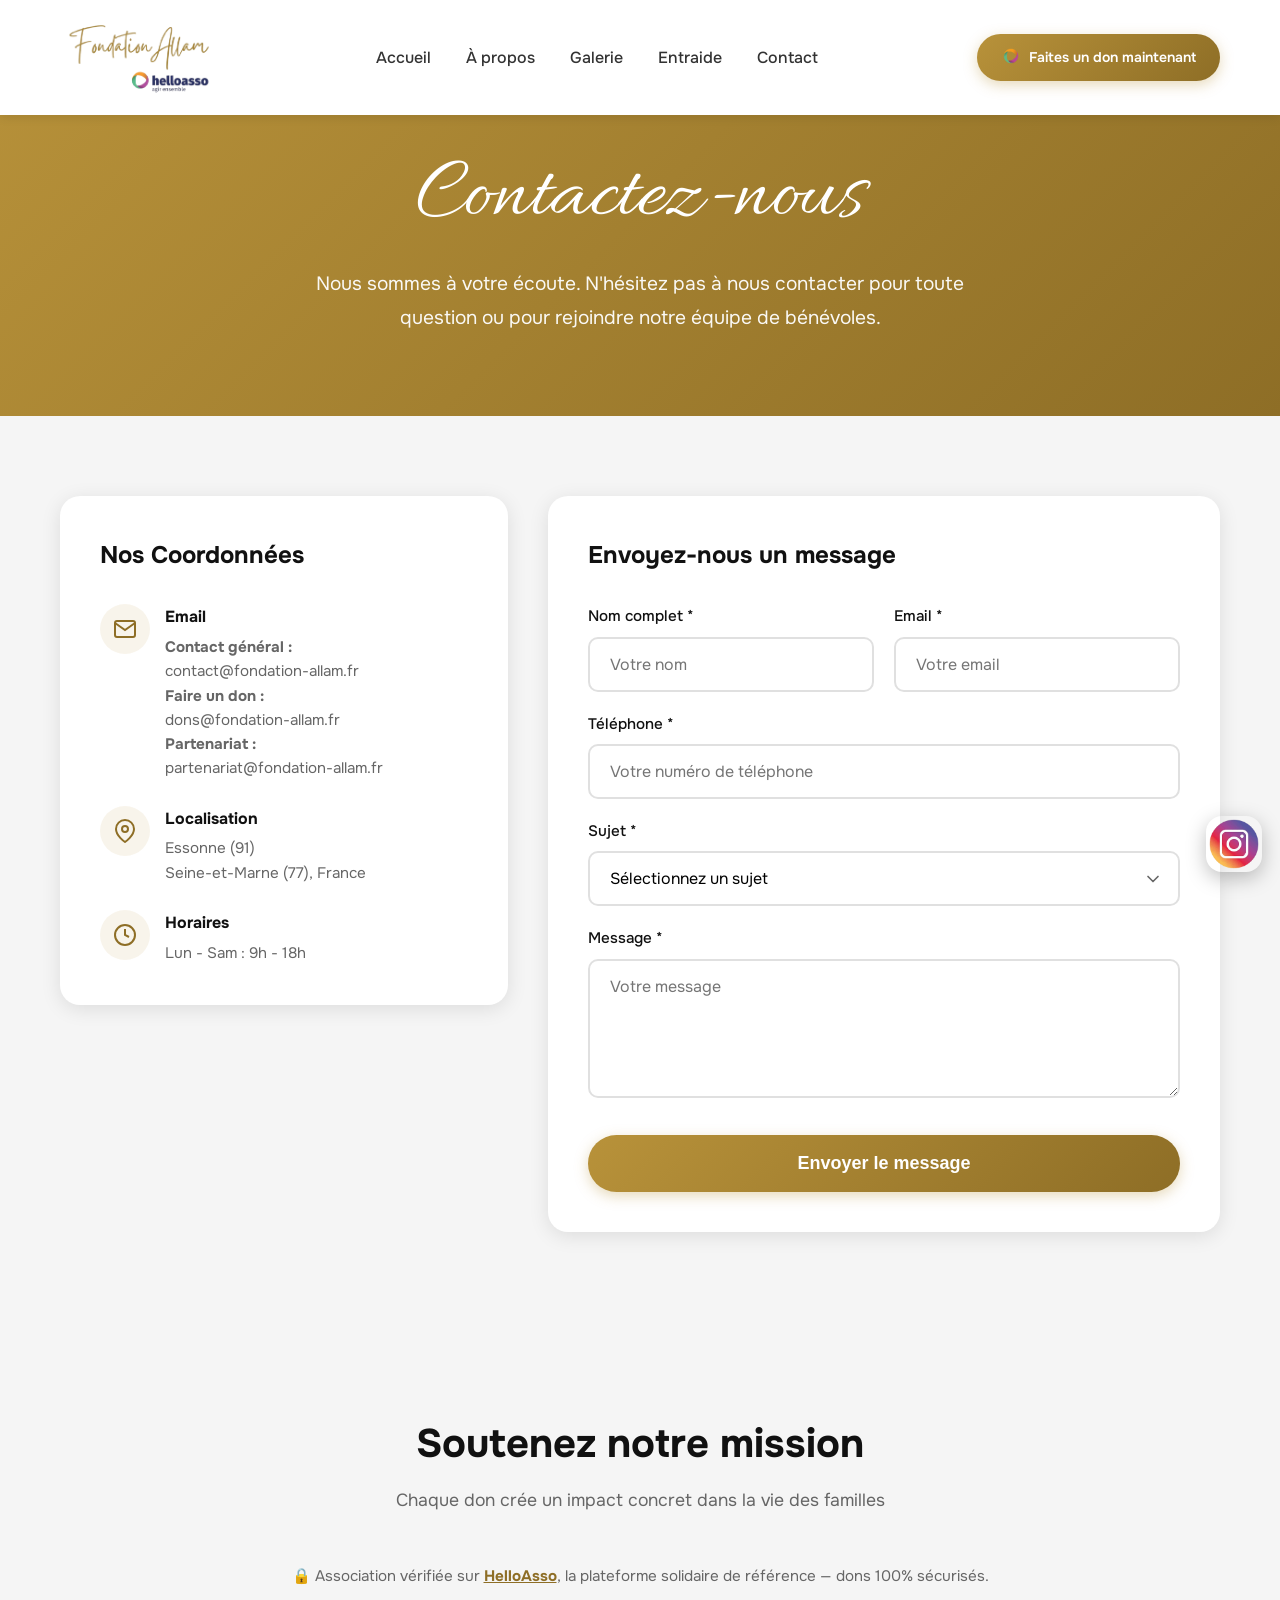
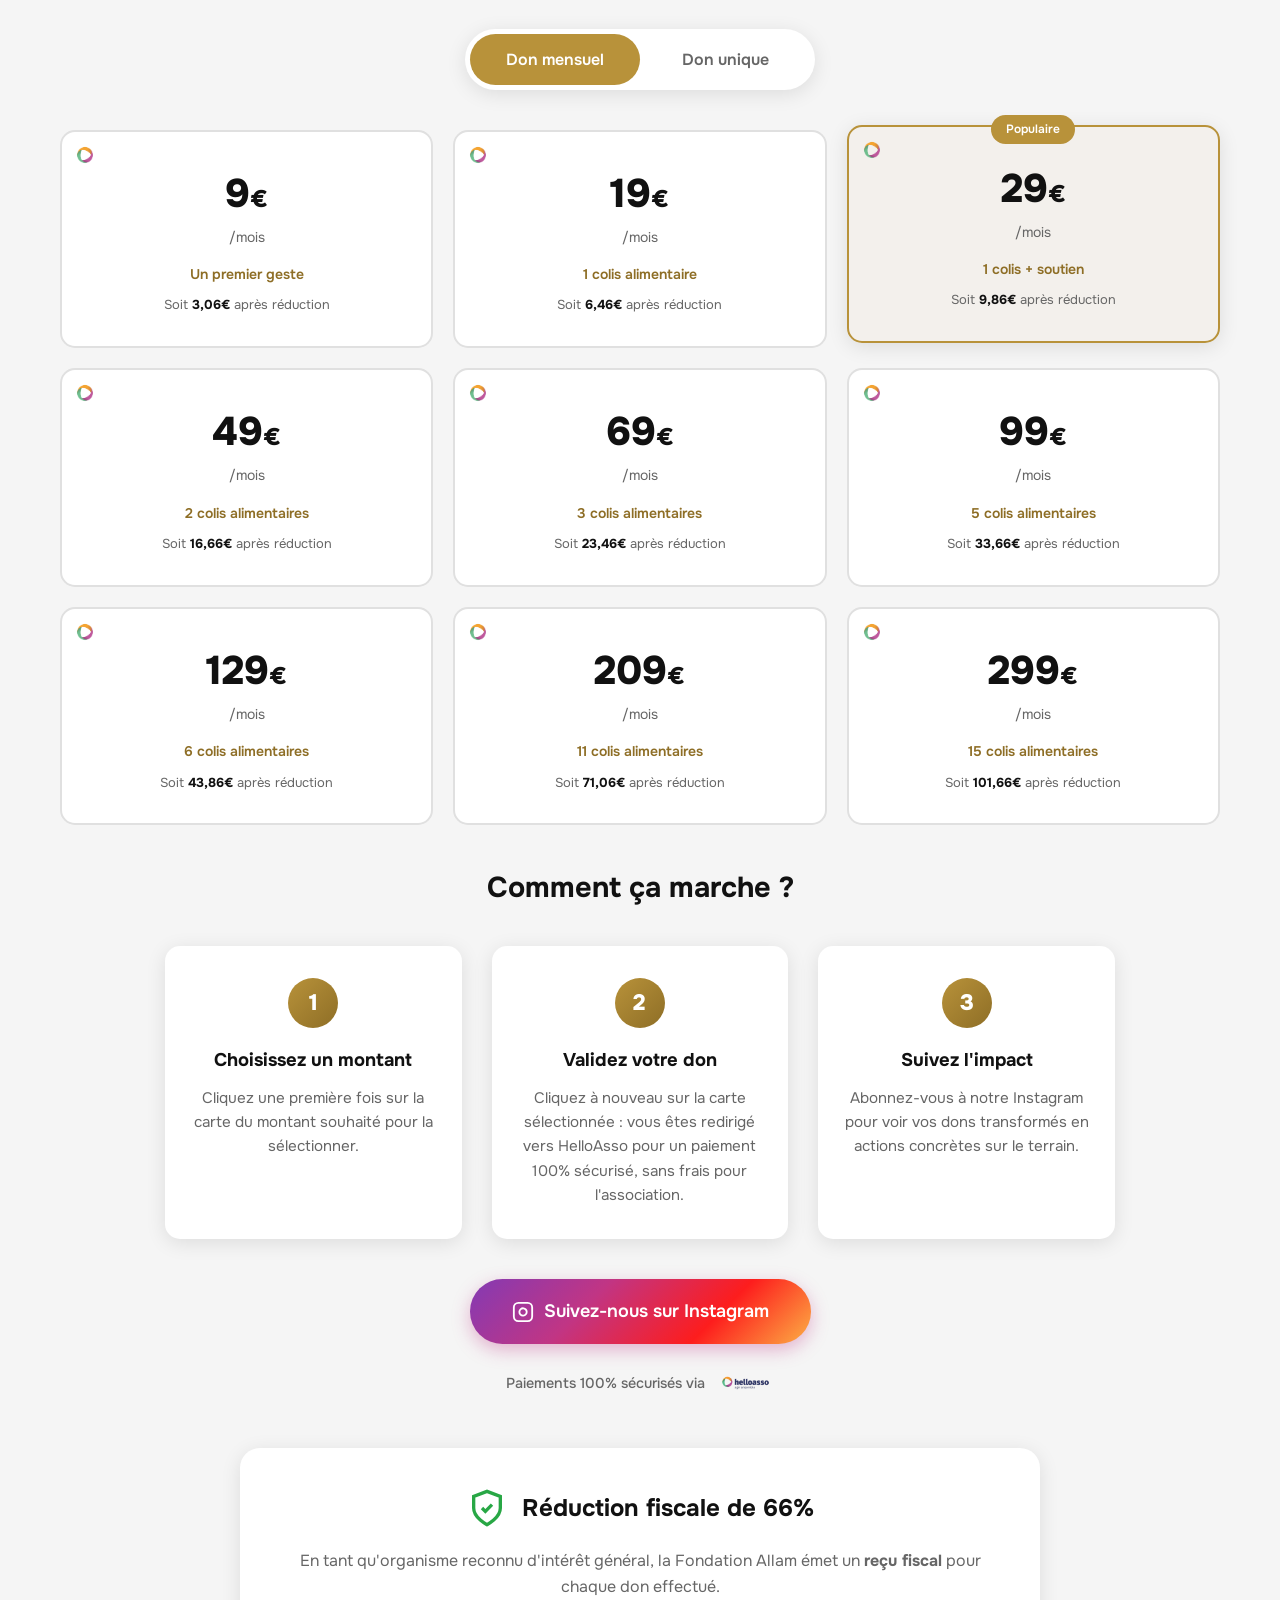
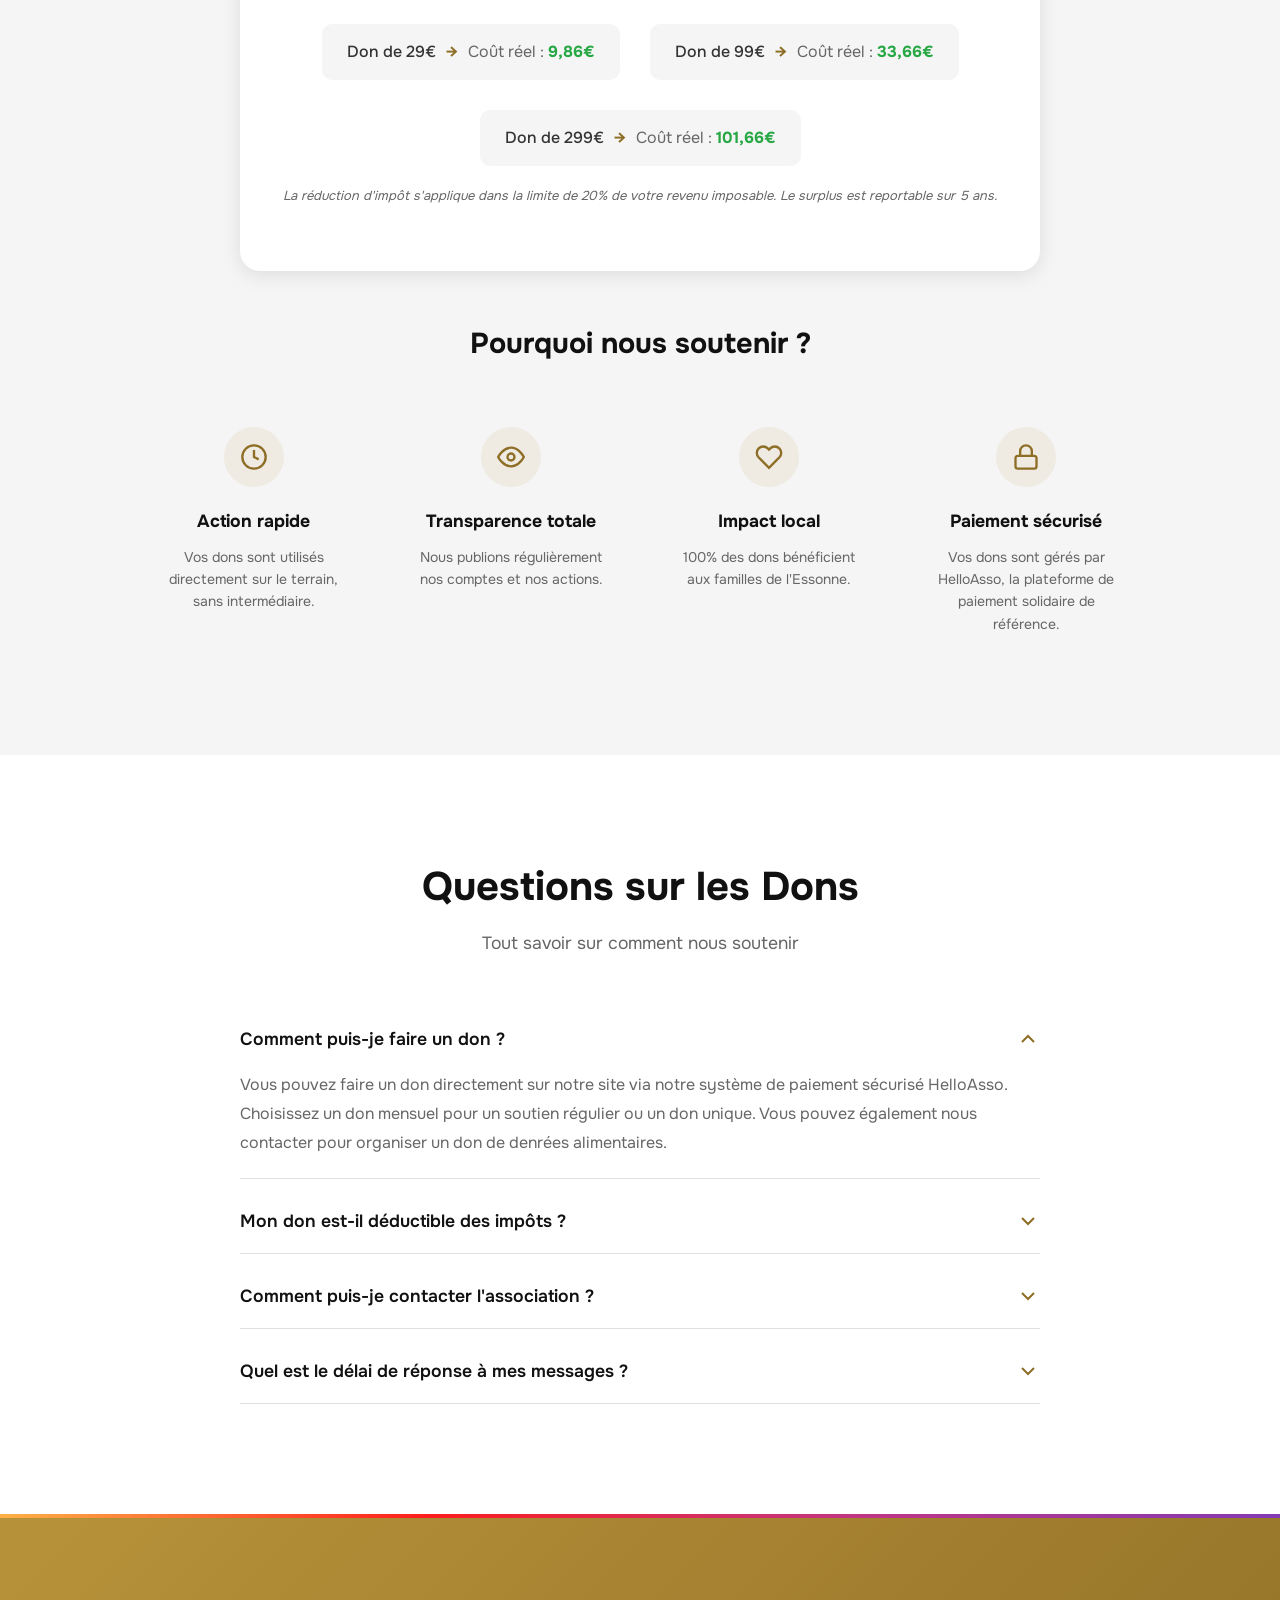
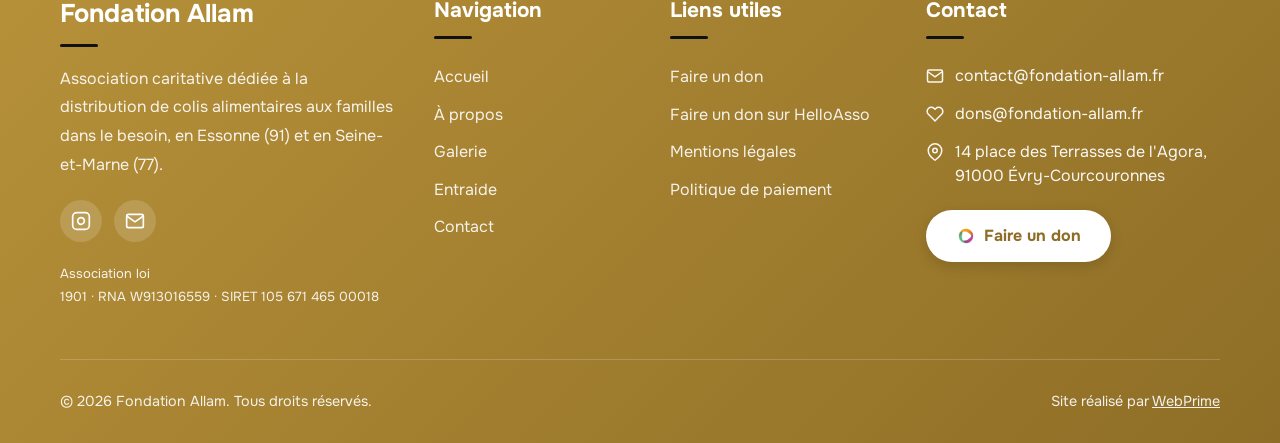
==== contact-don-alimentaire.html @ abdf9145 "first commit" ====
<!DOCTYPE html>
<html lang="fr-FR">
<head>
<meta charset="UTF-8">
    <meta name="viewport" content="width=device-width, initial-scale=1.0">
    <link rel="canonical" href="https://fondation-allam.fr/contact-don-alimentaire.html"/>
    <meta property="og:type" content="website">
    <meta property="og:url" content="https://fondation-allam.fr/contact-don-alimentaire.html">
    <meta property="og:title" content="Contact &amp; Don - Fondation Allam">
    <meta property="og:description" content="Contactez la Fondation Allam ou faites un don pour soutenir nos actions de distribution alimentaire en Essonne.">
    <meta property="og:image" content="https://fondation-allam.fr/colis_alimentaire_91.webp">
    <link rel="icon" href="favicon.ico" sizes="any">
    <link rel="icon" type="image/png" sizes="32x32" href="favicon-32x32.png">
    <link rel="icon" type="image/png" sizes="96x96" href="favicon-96x96.png">
    <link rel="apple-touch-icon" sizes="96x96" href="favicon-96x96.png">
    <meta name="msapplication-TileColor" content="#ffffff">

    <title>Contact & Don - Fondation Allam</title>
<meta name='robots' content='max-image-preview:large' />
<meta name="description" content="Contactez la Fondation Allam ou faites un don pour soutenir nos actions de distribution alimentaire en Essonne.">
<link rel='dns-prefetch' href='//fonts.googleapis.com' />
<link href='https://fonts.gstatic.com' crossorigin='anonymous' rel='preconnect' />


<script type="application/ld+json">{"@context":"https://schema.org","@type":"NGO","name":"Fondation Allam","url":"https://fondation-allam.fr/","logo":"https://fondation-allam.fr/fondation-allam.png","description":"Association caritative dédiée à la distribution de colis alimentaires aux familles dans le besoin en Essonne.","email":"contact@fondation-allam.fr","address":{"@type":"PostalAddress","addressRegion":"Île-de-France","postalCode":"91, 77","addressCountry":"FR"},"sameAs":[]}</script>
<link rel='stylesheet' id='fondation-allam-fonts-css' href='https://fonts.googleapis.com/css2?family=Allura&family=Onest:wght@300;400;500;600;700;800&family=Playfair+Display:ital,wght@1,500&display=swap' media='all' />
<link rel='stylesheet' id='fondation-allam-style-css' href='style.css' media='all' />
</head>
<body>
<header class="header">
    <div class="container">
        <a href="index.html" class="logo" title="Fondation Allam - ONG humanitaire fiable">
            <img loading="lazy" src="logo.png" alt="Fondation Allam - Association humanitaire musulmane" title="Fondation Allam" class="logo-img">
        </a>
        <nav class="nav" id="nav">
            <ul class="nav-list">
                <li><a href="index.html" class="nav-link" title="Accueil - Association musulmane humanitaire">Accueil</a></li>
                <li><a href="ong-musulmane-fiable.html" class="nav-link" title="À propos de notre ONG musulmane fiable">À propos</a></li>
                <li><a href="distribution-colis-alimentaire.html" class="nav-link" title="Galerie distributions colis alimentaires">Galerie</a></li>
                <li><a href="don-gratuit.html" class="nav-link" title="Entraide solidaire">Entraide</a></li>
                <li><a href="contact-don-alimentaire.html" class="nav-link active" title="Contact association humanitaire musulmane">Contact</a></li>
            </ul>
        </nav>
        <a href="index.html#don" class="btn btn-primary header-cta" title="Faire un don alimentaire - Don nourriture">Faites un don maintenant</a>
        <button class="mobile-menu-btn" id="mobileMenuBtn" aria-label="Menu">
            <span></span>
            <span></span>
            <span></span>
        </button>
    </div>
</header>

<section class="page-hero">
    <div class="container">
        <h1 class="page-title">Contactez-nous</h1>
        <p class="page-description">Nous sommes à votre écoute. N'hésitez pas à nous contacter pour toute question ou pour rejoindre notre équipe de bénévoles.</p>
    </div>
</section>

<section class="contact-page">
    <div class="container">
        <div class="contact-page-grid">
            <div class="contact-info-card">
                <h2>Nos Coordonnées</h2>
                <div class="contact-info-list">
                    <div class="contact-info-item">
                        <div class="contact-info-icon">
                            <svg viewBox="0 0 24 24" fill="none" stroke="currentColor" stroke-width="2">
                                <path d="M4 4h16c1.1 0 2 .9 2 2v12c0 1.1-.9 2-2 2H4c-1.1 0-2-.9-2-2V6c0-1.1.9-2 2-2z"></path>
                                <polyline points="22,6 12,13 2,6"></polyline>
                            </svg>
                        </div>
                        <div>
                            <h4>Email</h4>
                            <p><strong>Contact général :</strong><br><a href="mailto:contact@fondation-allam.fr">contact@fondation-allam.fr</a></p>
                            <p><strong>Faire un don :</strong><br><a href="mailto:dons@fondation-allam.fr">dons@fondation-allam.fr</a></p>
                            <p><strong>Partenariat :</strong><br><a href="mailto:partenariat@fondation-allam.fr">partenariat@fondation-allam.fr</a></p>
                        </div>
                    </div>
                    <div class="contact-info-item">
                        <div class="contact-info-icon">
                            <svg viewBox="0 0 24 24" fill="none" stroke="currentColor" stroke-width="2">
                                <path d="M21 10c0 7-9 13-9 13s-9-6-9-13a9 9 0 0 1 18 0z"></path>
                                <circle cx="12" cy="10" r="3"></circle>
                            </svg>
                        </div>
                        <div>
                            <h4>Localisation</h4>
                            <p>Essonne (91)<br>Seine-et-Marne (77), France</p>
                        </div>
                    </div>
                    <div class="contact-info-item">
                        <div class="contact-info-icon">
                            <svg viewBox="0 0 24 24" fill="none" stroke="currentColor" stroke-width="2">
                                <circle cx="12" cy="12" r="10"></circle>
                                <polyline points="12 6 12 12 16 14"></polyline>
                            </svg>
                        </div>
                        <div>
                            <h4>Horaires</h4>
                            <p>Lun - Sam : 9h - 18h</p>
                        </div>
                    </div>
                </div>
            </div>

            <div class="contact-form-card">
                <h2>Envoyez-nous un message</h2>
                <form class="contact-form" id="contactForm" onsubmit="return submitToWebPrime(event)">
                    <div class="hp-wrap">
                        <label for="website">Votre site web :</label>
                        <input type="text" id="website" name="_honey" autocomplete="off">
                    </div>
                    <input type="hidden" name="_captcha" value="false">
                    <div class="form-row">
                        <div class="form-group">
                            <label for="name">Nom complet *</label>
                            <input type="text" id="name" name="nom" placeholder="Votre nom" required>
                        </div>
                        <div class="form-group">
                            <label for="email">Email *</label>
                            <input type="email" id="email" name="email" placeholder="Votre email" required>
                        </div>
                    </div>
                    <div class="form-group">
                        <label for="phone">Téléphone *</label>
                        <input type="tel" id="phone" name="tel" placeholder="Votre numéro de téléphone" pattern="^((\+33|0)[1679])[0-9]{8}$" maxlength="12" required>
                    </div>
                    <div class="form-group">
                        <label for="subject">Sujet *</label>
                        <select id="subject" name="services" required>
                            <option value="">Sélectionnez un sujet</option>
                            <option value="DON">Question sur les dons</option>
                            <option value="AIDE">Demande d'aide</option>
                            <option value="PARTENARIAT">Partenariat</option>
                            <option value="AUTRE">Autre</option>
                        </select>
                    </div>
                    <div class="form-group">
                        <label for="message">Message *</label>
                        <textarea id="message" name="commentaires" placeholder="Votre message" rows="5" required></textarea>
                    </div>
                    <button type="submit" class="btn btn-primary btn-large">Envoyer le message</button>
                </form>
            </div>
        </div>
    </div>
</section>

<section class="donation" id="don">
    <div class="container">
        <div class="donation-header">
            <h2 class="section-title">Soutenez notre mission</h2>
            <p class="section-subtitle">Chaque don crée un impact concret dans la vie des familles</p>
            <p class="helloasso-trust">🔒 Association vérifiée sur <a href="https://www.helloasso.com/associations/fondation-allam" target="_blank" rel="noopener">HelloAsso</a>, la plateforme solidaire de référence — dons 100% sécurisés.</p>
        </div>

        <div class="donation-type-toggle">
            <button class="donation-type-btn active" data-type="monthly">Don mensuel</button>
            <button class="donation-type-btn" data-type="once">Don unique</button>
        </div>

        <div class="donation-amounts nine-cards monthly">
            <div class="amount-card" data-amount="9"><img class="card-ha-ico" src="icone-hello.png" alt="" aria-hidden="true"><div class="amount-value">9<span>€</span></div><div class="amount-period">/mois</div><div class="amount-impact">Un premier geste</div><div class="amount-after-tax">Soit <strong>3,06€</strong> après réduction</div></div><div class="amount-card" data-amount="19"><img class="card-ha-ico" src="icone-hello.png" alt="" aria-hidden="true"><div class="amount-value">19<span>€</span></div><div class="amount-period">/mois</div><div class="amount-impact">1 colis alimentaire</div><div class="amount-after-tax">Soit <strong>6,46€</strong> après réduction</div></div><div class="amount-card popular" data-amount="29"><img class="card-ha-ico" src="icone-hello.png" alt="" aria-hidden="true"><div class="popular-badge">Populaire</div><div class="amount-value">29<span>€</span></div><div class="amount-period">/mois</div><div class="amount-impact">1 colis + soutien</div><div class="amount-after-tax">Soit <strong>9,86€</strong> après réduction</div></div><div class="amount-card" data-amount="49"><img class="card-ha-ico" src="icone-hello.png" alt="" aria-hidden="true"><div class="amount-value">49<span>€</span></div><div class="amount-period">/mois</div><div class="amount-impact">2 colis alimentaires</div><div class="amount-after-tax">Soit <strong>16,66€</strong> après réduction</div></div><div class="amount-card" data-amount="69"><img class="card-ha-ico" src="icone-hello.png" alt="" aria-hidden="true"><div class="amount-value">69<span>€</span></div><div class="amount-period">/mois</div><div class="amount-impact">3 colis alimentaires</div><div class="amount-after-tax">Soit <strong>23,46€</strong> après réduction</div></div><div class="amount-card" data-amount="99"><img class="card-ha-ico" src="icone-hello.png" alt="" aria-hidden="true"><div class="amount-value">99<span>€</span></div><div class="amount-period">/mois</div><div class="amount-impact">5 colis alimentaires</div><div class="amount-after-tax">Soit <strong>33,66€</strong> après réduction</div></div><div class="amount-card" data-amount="129"><img class="card-ha-ico" src="icone-hello.png" alt="" aria-hidden="true"><div class="amount-value">129<span>€</span></div><div class="amount-period">/mois</div><div class="amount-impact">6 colis alimentaires</div><div class="amount-after-tax">Soit <strong>43,86€</strong> après réduction</div></div><div class="amount-card" data-amount="209"><img class="card-ha-ico" src="icone-hello.png" alt="" aria-hidden="true"><div class="amount-value">209<span>€</span></div><div class="amount-period">/mois</div><div class="amount-impact">11 colis alimentaires</div><div class="amount-after-tax">Soit <strong>71,06€</strong> après réduction</div></div><div class="amount-card" data-amount="299"><img class="card-ha-ico" src="icone-hello.png" alt="" aria-hidden="true"><div class="amount-value">299<span>€</span></div><div class="amount-period">/mois</div><div class="amount-impact">15 colis alimentaires</div><div class="amount-after-tax">Soit <strong>101,66€</strong> après réduction</div></div>        </div>

        <div class="donation-amounts once donation-free" style="display:none">
            <div class="free-donation-card">
                <div class="free-donation-icon">
                    <svg viewBox="0 0 24 24" fill="none" stroke="currentColor" stroke-width="2" aria-hidden="true"><path d="M20.84 4.61a5.5 5.5 0 0 0-7.78 0L12 5.67l-1.06-1.06a5.5 5.5 0 0 0-7.78 7.78l1.06 1.06L12 21.23l7.78-7.78 1.06-1.06a5.5 5.5 0 0 0 0-7.78z"></path></svg>
                </div>
                <h3>Choisissez librement votre montant</h3>
                <p>Faites un don ponctuel du montant de votre choix. Chaque euro compte et part directement sur le terrain, sans frais pour l'association.</p>
                <a href="https://www.helloasso.com/associations/fondation-allam/adhesions/dons-ponctuels" class="btn btn-primary btn-large btn-with-ha" id="freeDonateBtn" target="_blank" rel="noopener"><img src="icone-hello.png" class="btn-ha-ico" alt="" aria-hidden="true">Faire un don libre</a>
            </div>
        </div>

        <div class="how-it-works">
            <h3>Comment ça marche&nbsp;?</h3>
            <div class="how-steps">
                <div class="how-step">
                    <div class="how-step-num">1</div>
                    <h4>Choisissez un montant</h4>
                    <p>Cliquez une première fois sur la carte du montant souhaité pour la sélectionner.</p>
                </div>
                <div class="how-step">
                    <div class="how-step-num">2</div>
                    <h4>Validez votre don</h4>
                    <p>Cliquez à nouveau sur la carte sélectionnée : vous êtes redirigé vers HelloAsso pour un paiement 100% sécurisé, sans frais pour l'association.</p>
                </div>
                <div class="how-step">
                    <div class="how-step-num">3</div>
                    <h4>Suivez l'impact</h4>
                    <p>Abonnez-vous à notre Instagram pour voir vos dons transformés en actions concrètes sur le terrain.</p>
                </div>
            </div>
            <a href="https://www.instagram.com/fondation.allam?igsh=MTRocjRneWFseTM1cg%3D%3D&utm_source=qr" class="btn btn-primary btn-large how-insta-btn" target="_blank" rel="noopener">
                <svg viewBox="0 0 24 24" fill="none" stroke="currentColor" stroke-width="2" aria-hidden="true">
                    <rect x="2" y="2" width="20" height="20" rx="5" ry="5"></rect>
                    <path d="M16 11.37A4 4 0 1 1 12.63 8 4 4 0 0 1 16 11.37z"></path>
                    <line x1="17.5" y1="6.5" x2="17.51" y2="6.5"></line>
                </svg>
                Suivez-nous sur Instagram
            </a>
            <div class="helloasso-secure">
                <span>Paiements 100% sécurisés via</span>
                <img loading="lazy" src="helloasso.png" alt="HelloAsso - paiement sécurisé pour la Fondation Allam" width="150" height="79">
            </div>
        </div>

        <div class="tax-benefits">
            <div class="tax-benefits-header">
                <svg viewBox="0 0 24 24" fill="none" stroke="currentColor" stroke-width="2">
                    <path d="M12 22s8-4 8-10V5l-8-3-8 3v7c0 6 8 10 8 10z"></path>
                    <polyline points="9 12 11 14 15 10"></polyline>
                </svg>
                <h3>Réduction fiscale de 66%</h3>
            </div>
            <p>En tant qu'organisme reconnu d'intérêt général, la Fondation Allam émet un <strong>reçu fiscal</strong> pour chaque don effectué.</p>
            <div class="tax-examples">
                <div class="tax-example">
                    <span class="tax-don">Don de 29€</span>
                    <span class="tax-arrow">&rarr;</span>
                    <span class="tax-result">Coût réel : <strong>9,86€</strong></span>
                </div>
                <div class="tax-example">
                    <span class="tax-don">Don de 99€</span>
                    <span class="tax-arrow">&rarr;</span>
                    <span class="tax-result">Coût réel : <strong>33,66€</strong></span>
                </div>
                <div class="tax-example">
                    <span class="tax-don">Don de 299€</span>
                    <span class="tax-arrow">&rarr;</span>
                    <span class="tax-result">Coût réel : <strong>101,66€</strong></span>
                </div>
            </div>
            <p class="tax-note">La réduction d'impôt s'applique dans la limite de 20% de votre revenu imposable. Le surplus est reportable sur 5 ans.</p>
        </div>

        <div class="why-donate">
            <h3>Pourquoi nous soutenir ?</h3>
            <div class="why-donate-grid">
                <div class="why-item">
                    <div class="why-icon">
                        <svg viewBox="0 0 24 24" fill="none" stroke="currentColor" stroke-width="2">
                            <circle cx="12" cy="12" r="10"></circle>
                            <polyline points="12 6 12 12 16 14"></polyline>
                        </svg>
                    </div>
                    <h4>Action rapide</h4>
                    <p>Vos dons sont utilisés directement sur le terrain, sans intermédiaire.</p>
                </div>
                <div class="why-item">
                    <div class="why-icon">
                        <svg viewBox="0 0 24 24" fill="none" stroke="currentColor" stroke-width="2">
                            <path d="M1 12s4-8 11-8 11 8 11 8-4 8-11 8-11-8-11-8z"></path>
                            <circle cx="12" cy="12" r="3"></circle>
                        </svg>
                    </div>
                    <h4>Transparence totale</h4>
                    <p>Nous publions régulièrement nos comptes et nos actions.</p>
                </div>
                <div class="why-item">
                    <div class="why-icon">
                        <svg viewBox="0 0 24 24" fill="none" stroke="currentColor" stroke-width="2">
                            <path d="M20.84 4.61a5.5 5.5 0 0 0-7.78 0L12 5.67l-1.06-1.06a5.5 5.5 0 0 0-7.78 7.78l1.06 1.06L12 21.23l7.78-7.78 1.06-1.06a5.5 5.5 0 0 0 0-7.78z"></path>
                        </svg>
                    </div>
                    <h4>Impact local</h4>
                    <p>100% des dons bénéficient aux familles de l'Essonne.</p>
                </div>
                <div class="why-item">
                    <div class="why-icon">
                        <svg viewBox="0 0 24 24" fill="none" stroke="currentColor" stroke-width="2">
                            <rect x="3" y="11" width="18" height="11" rx="2" ry="2"></rect>
                            <path d="M7 11V7a5 5 0 0 1 10 0v4"></path>
                        </svg>
                    </div>
                    <h4>Paiement sécurisé</h4>
                    <p>Vos dons sont gérés par HelloAsso, la plateforme de paiement solidaire de référence.</p>
                </div>
            </div>
        </div>
    </div>
</section>

<section class="faq" id="faq">
    <div class="container">
        <h2 class="section-title">Questions sur les Dons</h2>
        <p class="section-subtitle">Tout savoir sur comment nous soutenir</p>
        <div class="faq-list">
                            <div class="faq-item">
                    <button class="faq-question">
                        <span>Comment puis-je faire un don ?</span>
                        <svg class="faq-icon" viewBox="0 0 24 24" fill="none" stroke="currentColor" stroke-width="2">
                            <polyline points="6 9 12 15 18 9"></polyline>
                        </svg>
                    </button>
                    <div class="faq-answer">
                        <p>Vous pouvez faire un don directement sur notre site via notre système de paiement sécurisé HelloAsso. Choisissez un don mensuel pour un soutien régulier ou un don unique. Vous pouvez également nous contacter pour organiser un don de denrées alimentaires.</p>
                    </div>
                </div>
                            <div class="faq-item">
                    <button class="faq-question">
                        <span>Mon don est-il déductible des impôts ?</span>
                        <svg class="faq-icon" viewBox="0 0 24 24" fill="none" stroke="currentColor" stroke-width="2">
                            <polyline points="6 9 12 15 18 9"></polyline>
                        </svg>
                    </button>
                    <div class="faq-answer">
                        <p>Oui ! En tant qu&#039;organisme reconnu d&#039;intérêt général, la Fondation Allam émet un reçu fiscal pour chaque don. Vous bénéficiez d&#039;une réduction d&#039;impôt de 66% du montant de votre don, dans la limite de 20% de votre revenu imposable.</p>
                    </div>
                </div>
                            <div class="faq-item">
                    <button class="faq-question">
                        <span>Comment puis-je contacter l&#039;association ?</span>
                        <svg class="faq-icon" viewBox="0 0 24 24" fill="none" stroke="currentColor" stroke-width="2">
                            <polyline points="6 9 12 15 18 9"></polyline>
                        </svg>
                    </button>
                    <div class="faq-answer">
                        <p>Vous pouvez nous joindre par email à contact@fondation-allam.fr ou via le formulaire de contact ci-dessus. Nous sommes disponibles du lundi au samedi, de 9h à 18h.</p>
                    </div>
                </div>
                            <div class="faq-item">
                    <button class="faq-question">
                        <span>Quel est le délai de réponse à mes messages ?</span>
                        <svg class="faq-icon" viewBox="0 0 24 24" fill="none" stroke="currentColor" stroke-width="2">
                            <polyline points="6 9 12 15 18 9"></polyline>
                        </svg>
                    </button>
                    <div class="faq-answer">
                        <p>Nous nous efforçons de répondre à tous les messages dans un délai de 24 à 48 heures. N&#039;hésitez pas à nous écrire à contact@fondation-allam.fr.</p>
                    </div>
                </div>
                    </div>
    </div>
</section>

<footer class="footer">
    <div class="container">
        <div class="footer-grid">
            <div class="footer-about">
                <h4 class="footer-about-title">Fondation Allam</h4>
                <p>Association caritative dédiée à la distribution de colis alimentaires aux familles dans le besoin, en Essonne (91) et en Seine-et-Marne (77).</p>
                <div class="footer-social">
                    <a href="https://www.instagram.com/fondation.allam?igsh=MTRocjRneWFseTM1cg%3D%3D&utm_source=qr" class="footer-social-link" target="_blank" rel="noopener" aria-label="Instagram">
                        <svg viewBox="0 0 24 24" fill="none" stroke="currentColor" stroke-width="2"><rect x="2" y="2" width="20" height="20" rx="5" ry="5"></rect><path d="M16 11.37A4 4 0 1 1 12.63 8 4 4 0 0 1 16 11.37z"></path><line x1="17.5" y1="6.5" x2="17.51" y2="6.5"></line></svg>
                    </a>
                    <a href="mailto:contact@fondation-allam.fr" class="footer-social-link" aria-label="Nous écrire">
                        <svg viewBox="0 0 24 24" fill="none" stroke="currentColor" stroke-width="2"><path d="M4 4h16c1.1 0 2 .9 2 2v12c0 1.1-.9 2-2 2H4c-1.1 0-2-.9-2-2V6c0-1.1.9-2 2-2z"></path><polyline points="22,6 12,13 2,6"></polyline></svg>
                    </a>
                </div>
                <p class="footer-legal">Association loi 1901&nbsp;&middot;&nbsp;RNA&nbsp;W913016559&nbsp;&middot;&nbsp;SIRET&nbsp;105&nbsp;671&nbsp;465&nbsp;00018</p>
            </div>

            <div class="footer-links">
                <h4>Navigation</h4>
                <ul>
                    <li><a href="index.html" title="Accueil association musulmane">Accueil</a></li>
                    <li><a href="ong-musulmane-fiable.html" title="À propos association humanitaire musulmane">À propos</a></li>
                    <li><a href="distribution-colis-alimentaire.html" title="Galerie colis alimentaire distribution">Galerie</a></li>
                    <li><a href="don-gratuit.html" title="Entraide solidaire">Entraide</a></li>
                    <li><a href="contact-don-alimentaire.html" title="Contact don alimentaire">Contact</a></li>
                </ul>
            </div>

            <div class="footer-links">
                <h4>Liens utiles</h4>
                <ul>
                    <li><a href="index.html#don">Faire un don</a></li>
                    <li><a href="https://www.helloasso.com/associations/fondation-allam" target="_blank" rel="noopener" title="Soutenir la Fondation Allam sur HelloAsso">Faire un don sur HelloAsso</a></li>
                    <li><a href="mentions-legales.html">Mentions légales</a></li>
                    <li><a href="politique-de-paiement.html">Politique de paiement</a></li>
                </ul>
            </div>

            <div class="footer-contact">
                <h4>Contact</h4>
                <ul class="footer-contact-list">
                    <li>
                        <svg viewBox="0 0 24 24" fill="none" stroke="currentColor" stroke-width="2"><path d="M4 4h16c1.1 0 2 .9 2 2v12c0 1.1-.9 2-2 2H4c-1.1 0-2-.9-2-2V6c0-1.1.9-2 2-2z"></path><polyline points="22,6 12,13 2,6"></polyline></svg>
                        <span><a href="mailto:contact@fondation-allam.fr">contact@fondation-allam.fr</a></span>
                    </li>
                    <li>
                        <svg viewBox="0 0 24 24" fill="none" stroke="currentColor" stroke-width="2"><path d="M20.84 4.61a5.5 5.5 0 0 0-7.78 0L12 5.67l-1.06-1.06a5.5 5.5 0 0 0-7.78 7.78l1.06 1.06L12 21.23l7.78-7.78 1.06-1.06a5.5 5.5 0 0 0 0-7.78z"></path></svg>
                        <span><a href="mailto:dons@fondation-allam.fr">dons@fondation-allam.fr</a></span>
                    </li>
                    <li>
                        <svg viewBox="0 0 24 24" fill="none" stroke="currentColor" stroke-width="2"><path d="M21 10c0 7-9 13-9 13s-9-6-9-13a9 9 0 0 1 18 0z"></path><circle cx="12" cy="10" r="3"></circle></svg>
                        <span>14 place des Terrasses de l'Agora,<br>91000 Évry-Courcouronnes</span>
                    </li>
                </ul>
                <a href="index.html#don" class="footer-don-btn">Faire un don</a>
            </div>
        </div>

        <div class="footer-bottom">
            <p>&copy; 2026 Fondation Allam. Tous droits réservés.</p>
            <p>Site réalisé par <a href="https://webprime.fr" target="_blank" rel="noopener">WebPrime</a></p>
        </div>
    </div>
</footer>

<a href="https://www.instagram.com/fondation.allam?igsh=MTRocjRneWFseTM1cg%3D%3D&utm_source=qr" class="instagram-float" target="_blank" rel="noopener" aria-label="Suivez la Fondation Allam sur Instagram">
    <img src="instagram.png" alt="Instagram Fondation Allam" loading="lazy" width="56" height="56">
</a>

<script>
window.FondationAllamConfig = {
    donRedirectMode: "helloasso",
    helloassoMonthly: "https://www.helloasso.com/associations/fondation-allam/adhesions/dons-mensuel",
    helloassoOnce: "https://www.helloasso.com/associations/fondation-allam/adhesions/dons-ponctuels",
    googleSheetId: "1TOq8ni8kG1_5IfdfG-MNHLuCBNeUZkmdhC4Kqsn0LTo",
    googleSheetName: "Feuille 1",
    formEndpoint: "https://formsubmit.co/ajax/fondation.allam@gmail.com",
    contactPageUrl: "contact-don-alimentaire.html"
};
</script>
<script src="script.js"></script>
</body>
</html>
---- style.css ----
/*
Theme Name: Fondation Allam
Theme URI: https://fondation-allam.fr/
Author: WebPrime
Author URI: https://webprime.fr/
Description: Theme custom pour la Fondation Allam - Association caritative en Essonne. Reprise pixel-perfect du site HTML original avec integration WordPress, Paid Member Subscriptions et Stripe.
Version: 1.0.0
Requires at least: 6.0
Requires PHP: 7.4
License: GNU General Public License v2 or later
License URI: http://www.gnu.org/licenses/gpl-2.0.html
Text Domain: fondation-allam
Tags: charity, ngo, non-profit, food-bank, association
*/
:root {
    --primary-color: #b8923a;
    --primary-dark: #8e6e26;
    --secondary-color: #111111;
    --text-color: #333333;
    --text-light: #666666;
    --white: #ffffff;
    --gray-light: #f5f5f5;
    --gray-border: #e0e0e0;
    --transition: all 0.3s ease;
    --shadow: 0 4px 20px rgba(0, 0, 0, 0.1);
    --shadow-hover: 0 8px 30px rgba(0, 0, 0, 0.15);
}

* {
    margin: 0;
    padding: 0;
    box-sizing: border-box;
}

html {
    scroll-behavior: smooth;
}

body {
    font-family: 'Onest', -apple-system, BlinkMacSystemFont, 'Segoe UI', sans-serif;
    font-size: 16px;
    line-height: 1.6;
    color: var(--text-color);
    background-color: var(--white);
}

a {
    text-decoration: none;
    color: inherit;
    transition: var(--transition);
}

ul {
    list-style: none;
}

img {
    max-width: 100%;
    height: auto;
    display: block;
}

.container {
    max-width: 1200px;
    margin: 0 auto;
    padding: 0 20px;
}

.btn {
    display: inline-block;
    padding: 14px 32px;
    font-size: 16px;
    font-weight: 600;
    border-radius: 50px;
    cursor: pointer;
    transition: var(--transition);
    border: none;
    text-align: center;
}

.btn-primary {
    background-color: var(--primary-color);
    color: var(--white);
}

.btn-primary:hover {
    background-color: var(--primary-dark);
    transform: translateY(-2px);
    box-shadow: var(--shadow);
}

.btn-secondary {
    background-color: transparent;
    color: var(--primary-color);
    border: 2px solid var(--primary-color);
}

.btn-secondary:hover {
    background-color: var(--primary-color);
    color: var(--white);
    transform: translateY(-2px);
}

.btn-large {
    padding: 18px 42px;
    font-size: 18px;
}

.section-title {
    font-size: 2.5rem;
    font-weight: 700;
    color: var(--secondary-color);
    margin-bottom: 10px;
    text-align: center;
}

.section-subtitle {
    font-size: 1.1rem;
    color: var(--text-light);
    text-align: center;
    margin-bottom: 50px;
}

.header {
    position: fixed;
    top: 0;
    left: 0;
    right: 0;
    background-color: var(--white);
    z-index: 1000;
    padding: 15px 0;
    box-shadow: 0 2px 10px rgba(0, 0, 0, 0.1);
}

.header .container {
    display: flex;
    align-items: center;
    justify-content: space-between;
}

.logo {
    display: flex;
    align-items: center;
}

.logo-img {
    height: 85px;
    width: auto;
}

.logo-text {
    color: var(--secondary-color);
}

.logo-91 {
    color: var(--primary-color);
}

.nav-list {
    display: flex;
    gap: 35px;
}

.nav-link {
    font-weight: 500;
    color: var(--text-color);
    position: relative;
}

.nav-link::after {
    content: '';
    position: absolute;
    bottom: -5px;
    left: 0;
    width: 0;
    height: 2px;
    background-color: var(--primary-color);
    transition: var(--transition);
}

.nav-link:hover::after,
.nav-link.active::after {
    width: 100%;
}

.nav-link:hover,
.nav-link.active {
    color: var(--primary-color);
}

.header-cta {
    padding: 12px 24px;
    font-size: 14px;
}

.mobile-menu-btn {
    display: none;
    flex-direction: column;
    gap: 5px;
    background: none;
    border: none;
    cursor: pointer;
    padding: 5px;
}

.mobile-menu-btn span {
    width: 25px;
    height: 3px;
    background-color: var(--secondary-color);
    border-radius: 2px;
    transition: var(--transition);
}

.hero {
    position: relative;
    height: 100vh;
    min-height: 600px;
    display: flex;
    align-items: center;
    justify-content: center;
    overflow: hidden;
    margin-top: 115px;
}

.hero-image {
    position: absolute;
    top: 0;
    left: 0;
    width: 100%;
    height: 100%;
    object-fit: cover;
}

.hero-overlay {
    position: absolute;
    top: 0;
    left: 0;
    width: 100%;
    height: 100%;
    background: linear-gradient(135deg, rgba(0, 0, 0, 0.6) 0%, rgba(0, 0, 0, 0.3) 100%);
    z-index: 1;
}

.hero-content {
    position: relative;
    z-index: 2;
    text-align: center;
    color: var(--white);
    max-width: 800px;
    padding: 0 20px;
}

.hero-quote {
    font-family: 'Playfair Display', Georgia, serif;
    font-size: 1.6rem;
    font-weight: 500;
    line-height: 1.5;
    margin-bottom: 20px;
    font-style: italic;
    text-shadow: 2px 2px 10px rgba(0, 0, 0, 0.3);
    opacity: 0.9;
}

.hero-title {
    font-family: 'Allura', cursive;
    font-size: 6rem;
    font-weight: 400;
    line-height: 1;
    color: #e8c878;
    margin-bottom: 20px;
    text-shadow: 2px 2px 20px rgba(0, 0, 0, 0.5);
}

.hero-description {
    font-size: 1.2rem;
    line-height: 1.8;
    margin-bottom: 30px;
    max-width: 700px;
    margin-left: auto;
    margin-right: auto;
    opacity: 0.95;
}

.impact {
    padding: 60px 0;
    background-color: var(--white);
}

.impact-grid {
    display: flex;
    justify-content: center;
    gap: 80px;
    flex-wrap: wrap;
}

.impact-card {
    text-align: center;
}

.impact-number {
    font-size: 4rem;
    font-weight: 800;
    color: var(--primary-color);
    display: block;
}

.impact-plus {
    font-size: 3rem;
    font-weight: 800;
    color: var(--primary-color);
    margin-left: -10px;
}

.impact-label {
    font-size: 1.2rem;
    color: var(--text-light);
    display: block;
    margin-top: 5px;
}

.impact-section {
    padding: 100px 0;
    background-color: var(--white);
}

.impact-content {
    display: grid;
    grid-template-columns: 1fr 1fr;
    gap: 60px;
    align-items: center;
}

.impact-text .section-title {
    text-align: left;
    margin-bottom: 15px;
}

.section-subtitle-large {
    font-size: 1.5rem;
    font-weight: 600;
    color: var(--primary-color);
    margin-bottom: 20px;
}

.impact-text p {
    color: var(--text-light);
    margin-bottom: 15px;
    line-height: 1.8;
}

.impact-stat-highlight {
    margin: 30px 0;
    padding: 20px;
    background-color: var(--gray-light);
    border-radius: 15px;
    display: inline-block;
}

.stat-big {
    font-size: 3.5rem;
    font-weight: 800;
    color: var(--primary-color);
    display: block;
}

.stat-text {
    font-size: 1.1rem;
    color: var(--text-color);
    font-weight: 500;
}

.impact-image {
    border-radius: 20px;
    overflow: hidden;
    box-shadow: var(--shadow-hover);
}

.impact-image img {
    width: 100%;
    height: 400px;
    object-fit: cover;
}

.services {
    padding: 100px 0;
    background-color: var(--gray-light);
}

.services-grid {
    display: grid;
    grid-template-columns: repeat(4, 1fr);
    gap: 30px;
}

.service-card {
    background-color: var(--white);
    padding: 40px 30px;
    border-radius: 15px;
    text-align: center;
    transition: var(--transition);
    box-shadow: var(--shadow);
}

.service-card:hover {
    transform: translateY(-10px);
    box-shadow: var(--shadow-hover);
}

.service-icon {
    width: 80px;
    height: 80px;
    margin: 0 auto 25px;
    background-color: rgba(184, 146, 58, 0.1);
    border-radius: 50%;
    display: flex;
    align-items: center;
    justify-content: center;
}

.service-icon svg {
    width: 40px;
    height: 40px;
    color: var(--primary-color);
}

.service-card h3 {
    font-size: 1.4rem;
    margin-bottom: 15px;
    color: var(--secondary-color);
}

.service-card p {
    color: var(--text-light);
    line-height: 1.7;
}

.service-number {
    width: 50px;
    height: 50px;
    background-color: var(--primary-color);
    color: var(--white);
    border-radius: 50%;
    display: flex;
    align-items: center;
    justify-content: center;
    font-size: 1.5rem;
    font-weight: 700;
    margin: 0 auto 20px;
}

.services-stats {
    display: flex;
    justify-content: center;
    gap: 80px;
    margin-top: 60px;
    padding-top: 60px;
    border-top: 1px solid var(--gray-border);
}

.services-stat {
    text-align: center;
    max-width: 300px;
}

.services-stat-number {
    font-size: 4rem;
    font-weight: 800;
    color: var(--primary-color);
    display: block;
}

.services-stat-label {
    font-size: 1.3rem;
    font-weight: 600;
    color: var(--secondary-color);
    display: block;
    margin-bottom: 10px;
}

.services-stat-desc {
    color: var(--text-light);
    line-height: 1.6;
}

.section-cta {
    text-align: center;
    margin-top: 50px;
}

.about {
    padding: 100px 0;
}

.about-grid {
    display: grid;
    grid-template-columns: 1fr 1fr;
    gap: 60px;
    align-items: center;
}

.about-content .section-title {
    text-align: left;
}

.about-content p {
    margin-bottom: 20px;
    color: var(--text-light);
    line-height: 1.8;
}

.about-content .btn {
    margin-top: 20px;
}

.about-buttons {
    display: flex;
    gap: 15px;
    margin-top: 25px;
    flex-wrap: wrap;
}

.about-stats {
    display: grid;
    grid-template-columns: 1fr 1fr;
    gap: 25px;
}

.stat-box {
    background-color: var(--gray-light);
    padding: 35px 25px;
    border-radius: 15px;
    text-align: center;
    transition: var(--transition);
}

.stat-box:hover {
    background-color: var(--primary-color);
}

.stat-box:hover .stat-number,
.stat-box:hover .stat-label {
    color: var(--white);
}

.stat-number {
    font-size: 2.8rem;
    font-weight: 800;
    color: var(--primary-color);
    display: block;
    transition: var(--transition);
}

.stat-label {
    font-size: 1rem;
    color: var(--text-light);
    margin-top: 5px;
    transition: var(--transition);
}

.news {
    padding: 100px 0;
    background-color: var(--gray-light);
}

.news-grid {
    display: grid;
    grid-template-columns: repeat(3, 1fr);
    gap: 30px;
    margin-bottom: 50px;
}

.news-card {
    background-color: var(--white);
    border-radius: 15px;
    overflow: hidden;
    box-shadow: var(--shadow);
    transition: var(--transition);
}

.news-card:hover {
    transform: translateY(-5px);
    box-shadow: var(--shadow-hover);
}

.news-image {
    height: 200px;
    overflow: hidden;
}

.news-image img {
    width: 100%;
    height: 100%;
    object-fit: cover;
    transition: var(--transition);
}

.news-card:hover .news-image img {
    transform: scale(1.1);
}

.news-content {
    padding: 25px;
}

.news-meta {
    display: flex;
    gap: 15px;
    font-size: 0.85rem;
    color: var(--text-light);
    margin-bottom: 15px;
    flex-wrap: wrap;
}

.news-content h3 {
    font-size: 1.2rem;
    margin-bottom: 15px;
    color: var(--secondary-color);
    line-height: 1.4;
}

.news-content p {
    color: var(--text-light);
    margin-bottom: 15px;
    font-size: 0.95rem;
}

.news-link {
    color: var(--primary-color);
    font-weight: 600;
    display: inline-flex;
    align-items: center;
    gap: 5px;
}

.news-link:hover {
    gap: 10px;
}

.news-cta {
    text-align: center;
}

.cta-banner {
    padding: 80px 0;
    background: linear-gradient(135deg, var(--primary-color) 0%, var(--primary-dark) 100%);
    color: var(--white);
}

.cta-content {
    text-align: center;
    max-width: 700px;
    margin: 0 auto;
}

.cta-content h2 {
    font-size: 2.5rem;
    margin-bottom: 20px;
}

.cta-content p {
    font-size: 1.1rem;
    opacity: 0.95;
    margin-bottom: 30px;
    line-height: 1.8;
}

.cta-banner .btn-primary {
    background-color: var(--white);
    color: var(--primary-color);
}

.cta-banner .btn-primary:hover {
    background-color: var(--secondary-color);
    color: var(--white);
}

.faq {
    padding: 100px 0;
}

.faq-list {
    max-width: 800px;
    margin: 0 auto;
}

.faq-item {
    border-bottom: 1px solid var(--gray-border);
    margin-bottom: 10px;
}

.faq-question {
    width: 100%;
    display: flex;
    justify-content: space-between;
    align-items: center;
    padding: 20px 0;
    background: none;
    border: none;
    cursor: pointer;
    font-size: 1.1rem;
    font-weight: 600;
    color: var(--secondary-color);
    text-align: left;
    font-family: inherit;
}

.faq-icon {
    width: 24px;
    height: 24px;
    color: var(--primary-color);
    transition: var(--transition);
    flex-shrink: 0;
}

.faq-item.active .faq-icon {
    transform: rotate(180deg);
}

.faq-answer {
    max-height: 0;
    overflow: hidden;
    transition: max-height 0.3s ease;
}

.faq-item.active .faq-answer {
    max-height: 300px;
}

.faq-answer p {
    padding-bottom: 20px;
    color: var(--text-light);
    line-height: 1.8;
}

.donation {
    padding: 100px 0;
    background-color: var(--gray-light);
}

.donation-header {
    text-align: center;
    margin-bottom: 40px;
}

.donation-header .section-title {
    color: var(--secondary-color);
}

.donation-type-toggle {
    display: flex;
    justify-content: center;
    gap: 0;
    margin-bottom: 40px;
    background-color: var(--white);
    border-radius: 50px;
    padding: 5px;
    max-width: 350px;
    margin-left: auto;
    margin-right: auto;
    box-shadow: var(--shadow);
}

.donation-type-btn {
    flex: 1;
    padding: 15px 30px;
    border: none;
    background: transparent;
    font-size: 16px;
    font-weight: 600;
    cursor: pointer;
    border-radius: 50px;
    transition: var(--transition);
    font-family: inherit;
    color: var(--text-light);
}

.donation-type-btn.active {
    background-color: var(--primary-color);
    color: var(--white);
}

.donation-type-btn:hover:not(.active) {
    color: var(--primary-color);
}

.donation-amounts {
    display: grid;
    grid-template-columns: repeat(4, 1fr);
    gap: 20px;
    margin-bottom: 30px;
}

.donation-amounts.three-cards {
    grid-template-columns: repeat(3, 1fr);
    max-width: 900px;
    margin-left: auto;
    margin-right: auto;
}

.amount-card {
    background-color: var(--white);
    border: 2px solid var(--gray-border);
    border-radius: 15px;
    padding: 30px 20px;
    text-align: center;
    cursor: pointer;
    transition: var(--transition);
    position: relative;
}

.amount-card:hover,
.amount-card.selected {
    border-color: var(--primary-color);
    transform: translateY(-5px);
    box-shadow: var(--shadow);
}

.amount-card.selected {
    background-color: rgba(184, 146, 58, 0.05);
}

.amount-card.popular {
    border-color: var(--primary-color);
}

.popular-badge {
    position: absolute;
    top: -12px;
    left: 50%;
    transform: translateX(-50%);
    background-color: var(--primary-color);
    color: var(--white);
    padding: 5px 15px;
    border-radius: 20px;
    font-size: 12px;
    font-weight: 600;
}

.amount-value {
    font-size: 2.5rem;
    font-weight: 800;
    color: var(--secondary-color);
}

.amount-value span {
    font-size: 1.5rem;
}

.amount-period {
    color: var(--text-light);
    font-size: 14px;
    margin-bottom: 15px;
}

.amount-impact {
    color: var(--primary-color);
    font-weight: 600;
    font-size: 14px;
    margin-bottom: 10px;
}

.amount-after-tax {
    font-size: 13px;
    color: var(--text-light);
}

.amount-after-tax strong {
    color: var(--secondary-color);
}

.custom-amount {
    text-align: center;
    margin-bottom: 30px;
}

.custom-amount label {
    display: block;
    margin-bottom: 15px;
    color: var(--text-light);
}

.custom-amount-input {
    display: inline-flex;
    align-items: center;
    background-color: var(--white);
    border: 2px solid var(--gray-border);
    border-radius: 50px;
    padding: 5px 20px;
    transition: var(--transition);
}

.custom-amount-input:focus-within {
    border-color: var(--primary-color);
}

.custom-amount-input input {
    border: none;
    outline: none;
    font-size: 18px;
    font-weight: 600;
    width: 150px;
    text-align: center;
    font-family: inherit;
}

.custom-amount-input .currency {
    font-size: 18px;
    font-weight: 600;
    color: var(--text-light);
}

.donation-submit {
    text-align: center;
    margin-bottom: 50px;
}

.tax-benefits {
    background-color: var(--white);
    border-radius: 20px;
    padding: 40px;
    max-width: 800px;
    margin: 0 auto 50px;
    box-shadow: var(--shadow);
}

.tax-benefits-header {
    display: flex;
    align-items: center;
    justify-content: center;
    gap: 15px;
    margin-bottom: 20px;
}

.tax-benefits-header svg {
    width: 40px;
    height: 40px;
    color: #28a745;
}

.tax-benefits-header h3 {
    font-size: 1.5rem;
    color: var(--secondary-color);
}

.tax-benefits > p {
    text-align: center;
    color: var(--text-light);
    margin-bottom: 25px;
}

.tax-examples {
    display: flex;
    justify-content: center;
    gap: 30px;
    flex-wrap: wrap;
    margin-bottom: 20px;
}

.tax-example {
    display: flex;
    align-items: center;
    gap: 10px;
    background-color: var(--gray-light);
    padding: 15px 25px;
    border-radius: 10px;
}

.tax-don {
    color: var(--text-color);
    font-weight: 500;
}

.tax-arrow {
    color: var(--primary-color);
    font-weight: bold;
}

.tax-result {
    color: var(--text-light);
}

.tax-result strong {
    color: #28a745;
}

.tax-note {
    text-align: center;
    font-size: 13px;
    color: var(--text-light);
    font-style: italic;
}

.why-donate {
    max-width: 1000px;
    margin: 0 auto;
}

.why-donate h3 {
    text-align: center;
    font-size: 1.8rem;
    margin-bottom: 40px;
    color: var(--secondary-color);
}

.why-donate-grid {
    display: grid;
    grid-template-columns: repeat(4, 1fr);
    gap: 30px;
}

.why-item {
    text-align: center;
    padding: 20px;
}

.why-icon {
    width: 60px;
    height: 60px;
    margin: 0 auto 20px;
    background-color: rgba(184, 146, 58, 0.1);
    border-radius: 50%;
    display: flex;
    align-items: center;
    justify-content: center;
}

.why-icon svg {
    width: 28px;
    height: 28px;
    color: var(--primary-color);
}

.why-item h4 {
    font-size: 1.1rem;
    margin-bottom: 10px;
    color: var(--secondary-color);
}

.why-item p {
    color: var(--text-light);
    font-size: 14px;
}

.contact {
    padding: 100px 0;
}

.contact-grid {
    display: grid;
    grid-template-columns: 1fr 1fr;
    gap: 60px;
}

.contact-info {
    display: flex;
    flex-direction: column;
    gap: 30px;
}

.contact-item {
    display: flex;
    gap: 20px;
    align-items: flex-start;
}

.contact-icon {
    width: 60px;
    height: 60px;
    background-color: rgba(184, 146, 58, 0.1);
    border-radius: 50%;
    display: flex;
    align-items: center;
    justify-content: center;
    flex-shrink: 0;
}

.contact-icon svg {
    width: 28px;
    height: 28px;
    color: var(--primary-color);
}

.contact-text h4 {
    font-size: 1.2rem;
    margin-bottom: 5px;
    color: var(--secondary-color);
}

.contact-text p {
    color: var(--text-light);
}

.contact-text a:hover {
    color: var(--primary-color);
}

.contact-form {
    background-color: var(--gray-light);
    padding: 40px;
    border-radius: 15px;
}

.form-group {
    margin-bottom: 20px;
}

.form-group input,
.form-group textarea {
    width: 100%;
    padding: 15px 20px;
    border: 2px solid var(--gray-border);
    border-radius: 10px;
    font-size: 16px;
    font-family: inherit;
    transition: var(--transition);
    background-color: var(--white);
}

.form-group input:focus,
.form-group textarea:focus {
    outline: none;
    border-color: var(--primary-color);
}

.form-group textarea {
    resize: vertical;
    min-height: 120px;
}

.contact-form .btn {
    width: 100%;
}

.contact-page {
    padding: 80px 0;
    background-color: var(--gray-light);
}

.contact-page-grid {
    display: grid;
    grid-template-columns: 1fr 1.5fr;
    gap: 40px;
    align-items: start;
}

.contact-info-card {
    background-color: var(--white);
    padding: 40px;
    border-radius: 20px;
    box-shadow: var(--shadow);
}

.contact-info-card h2 {
    font-size: 1.5rem;
    color: var(--secondary-color);
    margin-bottom: 30px;
}

.contact-info-list {
    display: flex;
    flex-direction: column;
    gap: 25px;
}

.contact-info-item {
    display: flex;
    gap: 15px;
    align-items: flex-start;
}

.contact-info-icon {
    width: 50px;
    height: 50px;
    background-color: rgba(184, 146, 58, 0.1);
    border-radius: 50%;
    display: flex;
    align-items: center;
    justify-content: center;
    flex-shrink: 0;
}

.contact-info-icon svg {
    width: 24px;
    height: 24px;
    color: var(--primary-color);
}

.contact-info-item h4 {
    font-size: 1rem;
    color: var(--secondary-color);
    margin-bottom: 5px;
}

.contact-info-item p {
    color: var(--text-light);
    font-size: 0.95rem;
}

.contact-info-item a {
    color: var(--text-light);
    transition: var(--transition);
}

.contact-info-item a:hover {
    color: var(--primary-color);
}

.contact-social {
    margin-top: 30px;
    padding-top: 30px;
    border-top: 1px solid var(--gray-border);
}

.contact-social h4 {
    font-size: 1rem;
    color: var(--secondary-color);
    margin-bottom: 15px;
}

.social-links {
    display: flex;
    gap: 15px;
}

.social-link {
    width: 45px;
    height: 45px;
    background-color: var(--gray-light);
    border-radius: 50%;
    display: flex;
    align-items: center;
    justify-content: center;
    transition: var(--transition);
}

.social-link:hover {
    background-color: var(--primary-color);
}

.social-link svg {
    width: 22px;
    height: 22px;
    color: var(--secondary-color);
    transition: var(--transition);
}

.social-link:hover svg {
    color: var(--white);
}

.contact-form-card {
    background-color: var(--white);
    padding: 40px;
    border-radius: 20px;
    box-shadow: var(--shadow);
}

.contact-form-card h2 {
    font-size: 1.5rem;
    color: var(--secondary-color);
    margin-bottom: 30px;
}

.contact-form-card .contact-form {
    background-color: transparent;
    padding: 0;
    border-radius: 0;
}

.form-row {
    display: grid;
    grid-template-columns: 1fr 1fr;
    gap: 20px;
}

.form-group label {
    display: block;
    margin-bottom: 8px;
    font-weight: 500;
    color: var(--secondary-color);
    font-size: 0.95rem;
}

.form-group select {
    width: 100%;
    padding: 15px 20px;
    border: 2px solid var(--gray-border);
    border-radius: 10px;
    font-size: 16px;
    font-family: inherit;
    transition: var(--transition);
    background-color: var(--white);
    cursor: pointer;
    appearance: none;
    background-image: url("data:image/svg+xml,%3Csvg xmlns='http://www.w3.org/2000/svg' width='24' height='24' viewBox='0 0 24 24' fill='none' stroke='%23666' stroke-width='2' stroke-linecap='round' stroke-linejoin='round'%3E%3Cpolyline points='6 9 12 15 18 9'%3E%3C/polyline%3E%3C/svg%3E");
    background-repeat: no-repeat;
    background-position: right 15px center;
    background-size: 20px;
}

.form-group select:focus {
    outline: none;
    border-color: var(--primary-color);
}

.contact-form-card .btn {
    width: 100%;
    margin-top: 10px;
}

.newsletter {
    padding: 60px 0;
    background-color: var(--gray-light);
}

.newsletter-content {
    text-align: center;
    max-width: 600px;
    margin: 0 auto;
}

.newsletter-content h3 {
    font-size: 1.8rem;
    margin-bottom: 10px;
    color: var(--secondary-color);
}

.newsletter-content p {
    color: var(--text-light);
    margin-bottom: 25px;
}

.newsletter-form {
    display: flex;
    gap: 15px;
    justify-content: center;
}

.newsletter-form input {
    flex: 1;
    max-width: 350px;
    padding: 15px 25px;
    border: 2px solid var(--gray-border);
    border-radius: 50px;
    font-size: 16px;
    font-family: inherit;
}

.newsletter-form input:focus {
    outline: none;
    border-color: var(--primary-color);
}

.cta-entraide {
    padding: 80px 0;
    background: var(--gray-light);
}

.cta-entraide-grid {
    display: grid;
    grid-template-columns: repeat(2, 1fr);
    gap: 30px;
    margin-top: 40px;
}

.cta-entraide-card {
    background: var(--white);
    border-radius: 20px;
    padding: 40px 35px;
    text-align: center;
    box-shadow: var(--shadow);
    transition: var(--transition);
}

.cta-entraide-card:hover {
    transform: translateY(-8px);
    box-shadow: var(--shadow-hover);
}

.cta-entraide-icon {
    width: 80px;
    height: 80px;
    background: linear-gradient(135deg, var(--primary-color) 0%, var(--primary-dark) 100%);
    border-radius: 50%;
    display: flex;
    align-items: center;
    justify-content: center;
    margin: 0 auto 25px;
}

.cta-entraide-icon svg {
    width: 40px;
    height: 40px;
    color: var(--white);
}

.cta-entraide-card h3 {
    font-size: 1.4rem;
    margin-bottom: 15px;
    color: var(--secondary-color);
    font-weight: 700;
}

.cta-entraide-card p {
    color: var(--text-light);
    margin-bottom: 25px;
    font-size: 1rem;
    line-height: 1.6;
}

.cta-entraide-card .btn {
    min-width: 200px;
}

.btn-outline {
    background: transparent;
    border: 2px solid var(--primary-color);
    color: var(--primary-color);
}

.btn-outline:hover {
    background: var(--primary-color);
    color: var(--white);
}

@media (max-width: 768px) {
    .cta-entraide-grid {
        grid-template-columns: 1fr;
    }
}

.sponsors {
    padding: 80px 0;
    background-color: var(--white);
}

.sponsors-grid {
    display: flex;
    justify-content: center;
    align-items: center;
    gap: 50px;
    flex-wrap: wrap;
    margin-top: 20px;
}

.sponsor-item {
    background-color: var(--white);
    padding: 20px 30px;
    border-radius: 15px;
    box-shadow: var(--shadow);
    transition: var(--transition);
    display: flex;
    align-items: center;
    justify-content: center;
}

.sponsor-item:hover {
    transform: translateY(-5px);
    box-shadow: var(--shadow-hover);
}

.sponsor-item img {
    max-height: 60px;
    width: auto;
    max-width: 150px;
    object-fit: contain;
    transition: var(--transition);
}

.sponsor-item:hover img {
    opacity: 0.8;
}

.page-hero {
    background: linear-gradient(135deg, var(--primary-color) 0%, var(--primary-dark) 100%);
    padding: 150px 0 80px;
    text-align: center;
    color: var(--white);
}

.page-title {
    font-family: 'Allura', cursive;
    font-size: 5.5rem;
    font-weight: 400;
    line-height: 1.1;
    margin-bottom: 20px;
}

.page-description {
    font-size: 1.2rem;
    max-width: 700px;
    margin: 0 auto;
    opacity: 0.95;
    line-height: 1.8;
}

.distribution-intro {
    padding: 60px 0;
    background-color: var(--white);
}

.intro-content {
    max-width: 800px;
    margin: 0 auto;
    text-align: center;
}

.intro-content p {
    font-size: 1.1rem;
    color: var(--text-light);
    line-height: 1.8;
    margin-bottom: 15px;
}

.gallery-section {
    padding: 80px 0;
    background-color: var(--gray-light);
}

.gallery-grid {
    display: grid;
    grid-template-columns: repeat(3, 1fr);
    gap: 20px;
    margin-top: 40px;
}

.gallery-item {
    position: relative;
    border-radius: 15px;
    overflow: hidden;
    aspect-ratio: 4/3;
    cursor: pointer;
}

.gallery-item img {
    width: 100%;
    height: 100%;
    object-fit: cover;
    transition: transform 0.5s ease;
}

.gallery-item:hover img {
    transform: scale(1.1);
}

.gallery-overlay {
    position: absolute;
    bottom: 0;
    left: 0;
    right: 0;
    background: linear-gradient(transparent, rgba(0, 0, 0, 0.8));
    padding: 30px 20px 20px;
    opacity: 0;
    transition: opacity 0.3s ease;
}

.gallery-item:hover .gallery-overlay {
    opacity: 1;
}

.gallery-overlay span {
    color: var(--white);
    font-weight: 600;
    font-size: 1rem;
}

.distribution-impact {
    padding: 100px 0;
    background-color: var(--white);
    text-align: center;
}

.impact-stats-grid {
    display: flex;
    justify-content: center;
    gap: 60px;
    margin: 50px 0;
}

.impact-stat-card {
    background-color: var(--gray-light);
    padding: 40px 50px;
    border-radius: 20px;
    text-align: center;
}

.impact-stat-icon {
    width: 70px;
    height: 70px;
    background-color: rgba(184, 146, 58, 0.1);
    border-radius: 50%;
    display: flex;
    align-items: center;
    justify-content: center;
    margin: 0 auto 20px;
}

.impact-stat-icon svg {
    width: 35px;
    height: 35px;
    color: var(--primary-color);
}

.impact-stat-number {
    font-size: 3.5rem;
    font-weight: 800;
    color: var(--primary-color);
    display: block;
}

.impact-stat-label {
    font-size: 1.1rem;
    color: var(--text-color);
    font-weight: 500;
    display: block;
    margin-top: 10px;
}

.impact-message {
    max-width: 700px;
    margin: 0 auto;
    font-size: 1.1rem;
    color: var(--text-light);
    line-height: 1.8;
}

.support-section {
    padding: 100px 0;
    background-color: var(--gray-light);
}

.support-grid {
    display: grid;
    grid-template-columns: 1fr 1fr;
    gap: 60px;
    align-items: center;
}

.support-image {
    border-radius: 20px;
    overflow: hidden;
    box-shadow: var(--shadow-hover);
}

.support-image img {
    width: 100%;
    height: 400px;
    object-fit: cover;
}

.support-content .section-title {
    text-align: left;
    margin-bottom: 20px;
}

.support-content p {
    color: var(--text-light);
    line-height: 1.8;
    margin-bottom: 15px;
}

.support-content .btn {
    margin-top: 20px;
}

.carousel-section {
    padding: 60px 0;
    background-color: var(--white);
    overflow: hidden;
}

.carousel-container {
    width: 100%;
    overflow: hidden;
}

.carousel-track {
    display: flex;
    gap: 20px;
    animation: scroll 30s linear infinite;
    width: max-content;
}

.carousel-item {
    flex-shrink: 0;
    width: 300px;
    height: 350px;
    border-radius: 20px;
    overflow: hidden;
}

.carousel-item img {
    width: 100%;
    height: 100%;
    object-fit: cover;
    transition: transform 0.5s ease;
}

.carousel-item:hover img {
    transform: scale(1.05);
}

@keyframes scroll {
    0% {
        transform: translateX(0);
    }
    100% {
        transform: translateX(-50%);
    }
}

.carousel-container:hover .carousel-track {
    animation-play-state: paused;
}

.transformed-lives {
    padding: 100px 0;
    background-color: var(--gray-light);
}

.transformed-grid {
    display: grid;
    grid-template-columns: 1fr 1.2fr;
    gap: 60px;
    align-items: center;
}

.transformed-title {
    font-size: 2.2rem;
    font-weight: 800;
    color: var(--secondary-color);
    margin-bottom: 25px;
    line-height: 1.3;
}

.transformed-content p {
    color: var(--text-light);
    line-height: 1.8;
    margin-bottom: 15px;
    font-size: 1.05rem;
}

.transformed-content strong {
    color: var(--primary-color);
}

.transformed-stats {
    margin-top: 30px;
}

.transformed-stat {
    display: flex;
    align-items: flex-start;
    gap: 12px;
    margin-bottom: 15px;
}

.transformed-stat-icon {
    font-size: 1.5rem;
}

.transformed-stat-number {
    font-size: 1.3rem;
    font-weight: 800;
    color: var(--secondary-color);
}

.transformed-stat-label {
    font-size: 1rem;
    color: var(--text-color);
    font-weight: 500;
}

.transformed-images {
    position: relative;
    height: 500px;
}

.transformed-img {
    position: absolute;
    border-radius: 15px;
    overflow: hidden;
    box-shadow: var(--shadow-hover);
    transition: transform 0.3s ease;
}

.transformed-img:hover {
    transform: scale(1.02);
    z-index: 10;
}

.transformed-img img {
    width: 100%;
    height: 100%;
    object-fit: cover;
}

.transformed-img-1 {
    width: 280px;
    height: 350px;
    top: 50%;
    left: 50%;
    transform: translate(-50%, -50%);
    z-index: 3;
}

.transformed-img-1:hover {
    transform: translate(-50%, -50%) scale(1.02);
}

.transformed-img-2 {
    width: 200px;
    height: 250px;
    top: 0;
    right: 0;
    z-index: 2;
}

.transformed-img-3 {
    width: 220px;
    height: 280px;
    bottom: 0;
    left: 0;
    z-index: 1;
}

.human-support {
    padding: 100px 0;
    background-color: var(--white);
}

.human-support-grid {
    display: grid;
    grid-template-columns: 1fr 1fr;
    gap: 60px;
    align-items: center;
}

.human-support-image {
    border-radius: 20px;
    overflow: hidden;
    box-shadow: var(--shadow-hover);
}

.human-support-image img {
    width: 100%;
    height: 450px;
    object-fit: cover;
}

.human-support-content .section-title {
    text-align: left;
    margin-bottom: 20px;
}

.human-support-content p {
    color: var(--text-light);
    line-height: 1.8;
    margin-bottom: 15px;
    font-size: 1.05rem;
}

.human-support-content strong {
    color: var(--primary-color);
}

.human-support-content .btn {
    margin-top: 20px;
}

.our-mission {
    padding: 100px 0;
    background-color: var(--gray-light);
}

.mission-content {
    max-width: 900px;
    margin: 0 auto;
    text-align: center;
}

.mission-content .section-title {
    margin-bottom: 30px;
}

.mission-text {
    color: var(--text-light);
    line-height: 1.9;
    margin-bottom: 20px;
    font-size: 1.1rem;
}

.footer {
    background-color: var(--primary-color);
    color: var(--white);
    padding: 80px 0 30px;
}

.footer-grid {
    display: grid;
    grid-template-columns: 2fr 1fr 1.5fr;
    gap: 60px;
    margin-bottom: 50px;
}

.footer-logo {
    margin-bottom: 20px;
}

.footer-logo-img {
    height: 75px;
    width: auto;
}

.footer-logo .logo-text {
    color: var(--white);
}

.footer-logo .logo-91 {
    color: var(--secondary-color);
}

.footer-about p {
    opacity: 0.9;
    line-height: 1.8;
}

.footer-links h4,
.footer-contact h4 {
    font-size: 1.3rem;
    margin-bottom: 25px;
}

.footer-links ul {
    display: flex;
    flex-direction: column;
    gap: 12px;
}

.footer-links a {
    opacity: 0.9;
    transition: var(--transition);
}

.footer-links a:hover {
    opacity: 1;
    padding-left: 5px;
}

.footer-contact p {
    margin-bottom: 10px;
    opacity: 0.9;
}

.footer-bottom {
    border-top: 1px solid rgba(255, 255, 255, 0.2);
    padding-top: 30px;
    display: flex;
    justify-content: space-between;
    align-items: center;
    font-size: 0.9rem;
    opacity: 0.9;
}

.footer-bottom a {
    color: var(--white);
    text-decoration: underline;
}

.footer-bottom a:hover {
    opacity: 0.8;
}

@keyframes fadeInUp {
    from {
        opacity: 0;
        transform: translateY(30px);
    }
    to {
        opacity: 1;
        transform: translateY(0);
    }
}

.animate-on-scroll {
    opacity: 0;
    transform: translateY(30px);
    transition: opacity 0.6s ease, transform 0.6s ease;
}

.animate-on-scroll.visible {
    opacity: 1;
    transform: translateY(0);
}

@media (max-width: 1024px) {
    .services-grid {
        grid-template-columns: repeat(2, 1fr);
    }

    .news-grid {
        grid-template-columns: repeat(2, 1fr);
    }

    .footer-grid {
        grid-template-columns: 1fr 1fr;
    }

    .footer-about {
        grid-column: 1 / -1;
    }

    .donation-amounts {
        grid-template-columns: repeat(2, 1fr);
    }

    .donation-amounts.three-cards {
        grid-template-columns: repeat(3, 1fr);
    }

    .why-donate-grid {
        grid-template-columns: repeat(2, 1fr);
    }

    .impact-content {
        grid-template-columns: 1fr;
        gap: 40px;
    }

    .impact-text .section-title {
        text-align: center;
    }

    .services-stats {
        gap: 40px;
    }

    .gallery-grid {
        grid-template-columns: repeat(2, 1fr);
    }

    .support-grid {
        grid-template-columns: 1fr;
        gap: 40px;
    }

    .support-content .section-title {
        text-align: center;
    }

    .transformed-grid {
        grid-template-columns: 1fr;
        gap: 50px;
    }

    .transformed-images {
        height: 400px;
        max-width: 500px;
        margin: 0 auto;
    }

    .human-support-grid {
        grid-template-columns: 1fr;
        gap: 40px;
    }

    .human-support-content .section-title {
        text-align: center;
    }

    .contact-page-grid {
        grid-template-columns: 1fr;
        gap: 30px;
    }
}

@media (max-width: 768px) {
    .logo-img {
        height: 72px;
    }

    .footer-logo-img {
        height: 55px;
    }

    .hero {
        margin-top: 102px;
        height: auto;
        min-height: 580px;
        padding: 40px 0;
    }

    .nav {
        position: fixed;
        top: 102px;
        left: -100%;
        width: 100%;
        height: calc(100vh - 102px);
        background-color: var(--white);
        transition: var(--transition);
        padding: 40px 20px;
    }

    .nav.active {
        left: 0;
    }

    .nav-list {
        flex-direction: column;
        gap: 25px;
    }

    .nav-link {
        font-size: 1.2rem;
    }

    .header-cta {
        display: none;
    }

    .mobile-menu-btn {
        display: flex;
    }

    .mobile-menu-btn.active span:nth-child(1) {
        transform: rotate(45deg) translate(5px, 5px);
    }

    .mobile-menu-btn.active span:nth-child(2) {
        opacity: 0;
    }

    .mobile-menu-btn.active span:nth-child(3) {
        transform: rotate(-45deg) translate(7px, -7px);
    }

    .hero-quote {
        font-size: 1.8rem;
    }

    .section-title {
        font-size: 2rem;
    }

    .services-grid {
        grid-template-columns: 1fr;
    }

    .about-grid {
        grid-template-columns: 1fr;
        gap: 40px;
    }

    .about-content .section-title {
        text-align: center;
    }

    .news-grid {
        grid-template-columns: 1fr;
    }

    .contact-grid {
        grid-template-columns: 1fr;
    }

    .newsletter-form {
        flex-direction: column;
        align-items: center;
    }

    .newsletter-form input {
        max-width: 100%;
        width: 100%;
    }

    .footer-grid {
        grid-template-columns: 1fr;
        gap: 40px;
    }

    .footer-bottom {
        flex-direction: column;
        gap: 15px;
        text-align: center;
    }

    .impact-grid {
        gap: 40px;
    }

    .impact-number {
        font-size: 3rem;
    }

    .donation-amounts {
        grid-template-columns: 1fr 1fr;
    }

    .donation-amounts.three-cards {
        grid-template-columns: 1fr 1fr;
    }

    .donation-type-toggle {
        max-width: 100%;
    }

    .donation-type-btn {
        padding: 12px 20px;
        font-size: 14px;
    }

    .tax-benefits {
        padding: 25px;
    }

    .tax-examples {
        flex-direction: column;
        gap: 15px;
    }

    .why-donate-grid {
        grid-template-columns: 1fr 1fr;
        gap: 20px;
    }

    .services-stats {
        flex-direction: column;
        align-items: center;
        gap: 40px;
    }

    .services-stat {
        text-align: center;
        max-width: 100%;
    }

    .hero-title {
        font-size: 4rem;
    }

    .hero-description {
        font-size: 1rem;
    }

    .cta-content h2 {
        font-size: 1.8rem;
    }

    .page-hero {
        padding: 120px 0 60px;
    }

    .page-title {
        font-size: 4rem;
    }

    .page-description {
        font-size: 1rem;
    }

    .impact-stats-grid {
        flex-direction: column;
        gap: 30px;
    }

    .impact-stat-card {
        padding: 30px;
    }

    .impact-stat-number {
        font-size: 2.5rem;
    }

    .sponsors-grid {
        gap: 30px;
    }

    .sponsor-item {
        padding: 15px 20px;
    }

    .sponsor-item img {
        max-height: 50px;
        max-width: 120px;
    }

    .carousel-item {
        width: 250px;
        height: 300px;
    }

    .transformed-title {
        font-size: 1.8rem;
        text-align: center;
    }

    .transformed-images {
        height: 350px;
    }

    .transformed-img-1 {
        width: 220px;
        height: 280px;
    }

    .transformed-img-2 {
        width: 150px;
        height: 180px;
    }

    .transformed-img-3 {
        width: 160px;
        height: 200px;
    }

    .human-support-image img {
        height: 350px;
    }

    .mission-text {
        font-size: 1rem;
    }

    .contact-info-card,
    .contact-form-card {
        padding: 30px;
    }

    .form-row {
        grid-template-columns: 1fr;
    }

    .services,
    .about,
    .donation,
    .contact,
    .sponsors,
    .faq {
        padding: 50px 0;
    }

    .cta-entraide {
        padding: 50px 0;
    }

    .cta-entraide-card {
        padding: 25px 20px;
    }

    .cta-entraide-icon {
        width: 60px;
        height: 60px;
        margin-bottom: 15px;
    }

    .cta-entraide-icon svg {
        width: 30px;
        height: 30px;
    }

    .cta-banner {
        padding: 40px 0;
    }

    .impact-section {
        padding: 50px 0;
    }

    .section-title {
        margin-bottom: 10px;
    }

    .section-subtitle {
        margin-bottom: 25px;
    }
}

@media (max-width: 480px) {
    .logo-img {
        height: 62px;
    }

    .nav {
        top: 92px;
        height: calc(100vh - 92px);
    }

    .hero {
        margin-top: 92px;
        min-height: 510px;
    }

    .footer-logo-img {
        height: 45px;
    }

    .hero-quote {
        font-size: 1.1rem;
    }

    .hero-title {
        font-size: 3rem;
    }

    .btn-large {
        padding: 15px 30px;
        font-size: 16px;
    }

    .about-stats {
        grid-template-columns: 1fr;
    }

    .stat-box {
        padding: 25px 20px;
    }

    .stat-number {
        font-size: 2.2rem;
    }

    .contact-form {
        padding: 25px;
    }

    .donation-amounts {
        grid-template-columns: 1fr;
    }

    .donation-amounts.three-cards {
        grid-template-columns: 1fr;
    }

    .amount-card {
        padding: 25px 15px;
    }

    .services-stat-number {
        font-size: 3rem;
    }

    .amount-value {
        font-size: 2rem;
    }

    .why-donate-grid {
        grid-template-columns: 1fr;
    }

    .why-item {
        padding: 15px;
    }

    .tax-benefits-header {
        flex-direction: column;
        text-align: center;
    }

    .tax-benefits-header h3 {
        font-size: 1.2rem;
    }

    .gallery-grid {
        grid-template-columns: 1fr;
    }

    .page-title {
        font-size: 3rem;
    }

    .support-image img {
        height: 300px;
    }

    .carousel-item {
        width: 200px;
        height: 250px;
    }

    .transformed-images {
        height: 300px;
    }

    .transformed-img-1 {
        width: 180px;
        height: 230px;
    }

    .transformed-img-2 {
        width: 120px;
        height: 150px;
    }

    .transformed-img-3 {
        width: 130px;
        height: 160px;
    }

    .transformed-title {
        font-size: 1.5rem;
    }

    .human-support-image img {
        height: 280px;
    }

    .contact-info-card,
    .contact-form-card {
        padding: 25px;
    }

    .contact-info-icon {
        width: 45px;
        height: 45px;
    }

    .contact-info-icon svg {
        width: 20px;
        height: 20px;
    }

    .social-link {
        width: 40px;
        height: 40px;
    }

    .social-link svg {
        width: 18px;
        height: 18px;
    }
}

.hp-wrap {
    position: absolute;
    left: -9999px;
    opacity: 0;
    height: 0;
    overflow: hidden;
}


/* ============================================ */
/* === AJOUTS THEME : grille 9 cartes de dons === */
/* ============================================ */
.donation-amounts.nine-cards {
    display: grid;
    grid-template-columns: repeat(3, 1fr);
    gap: 20px;
    margin: 40px 0;
}

@media (max-width: 900px) {
    .donation-amounts.nine-cards {
        grid-template-columns: repeat(2, 1fr);
        gap: 15px;
    }
}

@media (max-width: 560px) {
    .donation-amounts.nine-cards {
        grid-template-columns: 1fr;
        gap: 12px;
    }
}


/* ============================================================ */
/* === AMELIORATIONS UI/UX - WebPrime - 2026-06-03 =========== */
/* Bloc additif non destructif. Backup : style.css.bak-20260603 */
/* ============================================================ */

/* --- 1. Focus clavier visible (accessibilite / RGAA) --- */
a:focus-visible,
button:focus-visible,
.btn:focus-visible,
.nav-link:focus-visible,
.donation-type-btn:focus-visible,
.faq-question:focus-visible,
.social-link:focus-visible,
.mobile-menu-btn:focus-visible,
input:focus-visible,
textarea:focus-visible,
select:focus-visible {
    outline: 3px solid var(--primary-dark);
    outline-offset: 3px;
}
:focus:not(:focus-visible) {
    outline: none;
}

/* --- 2. Contraste : dore en TEXTE sur fond clair -> primary-dark (WCAG AA) --- */
.news-link,
.amount-impact,
.section-subtitle-large,
.tax-arrow,
.transformed-content strong,
.human-support-content strong,
.contact-text a:hover,
.contact-info-item a:hover,
.nav-link:hover,
.nav-link.active,
.donation-type-btn:hover:not(.active) {
    color: var(--primary-dark);
}
.faq-icon,
.service-icon svg,
.why-icon svg,
.contact-icon svg,
.contact-info-icon svg,
.impact-stat-icon svg {
    color: var(--primary-dark);
}

/* --- 3. Respect de prefers-reduced-motion --- */
@media (prefers-reduced-motion: reduce) {
    html { scroll-behavior: auto; }
    *,
    *::before,
    *::after {
        animation-duration: 0.001ms !important;
        animation-iteration-count: 1 !important;
        transition-duration: 0.001ms !important;
        scroll-behavior: auto !important;
    }
    .carousel-track { animation: none !important; }
    .animate-on-scroll { opacity: 1 !important; transform: none !important; }
}

/* --- 4. Ancres : compense le header fixe (~115px) --- */
section[id],
.impact-section,
.services,
.about,
.news,
.faq,
.donation,
.contact,
.sponsors {
    scroll-margin-top: 130px;
}

/* --- 5. FAQ : plus de coupure des reponses longues --- */
.faq-answer {
    transition: max-height 0.35s ease;
}
.faq-item.active .faq-answer {
    max-height: 1000px;
}

/* --- 6. Hero : hauteur dynamique (tablette/desktop, evite saut barre URL) --- */
@media (min-width: 769px) {
    .hero { height: 100svh; }
}
@supports (height: 100dvh) {
    @media (min-width: 769px) {
        .hero { height: 100dvh; }
    }
}

/* --- 7. Transitions ciblees (remplace le 'all' couteux) --- */
.btn,
.service-card,
.news-card,
.stat-box,
.amount-card,
.cta-entraide-card,
.sponsor-item,
.social-link {
    transition-property: transform, box-shadow, color, background-color, border-color, opacity;
    transition-duration: 0.3s;
    transition-timing-function: ease;
}

/* --- 8. Retour tactile au clic (:active) --- */
.btn:active {
    transform: translateY(0);
    box-shadow: none;
}
.amount-card:active,
.service-card:active,
.cta-entraide-card:active {
    transform: translateY(-2px);
}

/* --- 9. Surlignage de selection aux couleurs de la marque --- */
::selection {
    background-color: var(--primary-color);
    color: var(--white);
}

/* --- 10. Etats de validation visibles sur les formulaires --- */
.form-group input:user-invalid,
.form-group textarea:user-invalid,
.form-group select:user-invalid {
    border-color: #d64545;
}
.form-group input:user-valid,
.form-group textarea:user-valid {
    border-color: #28a745;
}

/* --- 11. Confort tactile : cibles plus larges sur mobile --- */
@media (max-width: 768px) {
    .nav-link { padding: 8px 0; }
    .footer-links a { display: inline-block; padding: 4px 0; }
}


/* ============================================================ */
/* === ENRICHISSEMENT VISUEL - WebPrime - 2026-06-03 ========= */
/* Boutons, cartes, icones, apparitions en cascade            */
/* ============================================================ */

/* --- Boutons primaires : degrade + ombre doree + brillance --- */
.btn-primary {
    background-image: linear-gradient(135deg, var(--primary-color) 0%, var(--primary-dark) 100%);
    box-shadow: 0 4px 14px rgba(184, 146, 58, 0.35);
    position: relative;
    overflow: hidden;
}
.btn-primary:hover {
    transform: translateY(-3px);
    box-shadow: 0 10px 26px rgba(184, 146, 58, 0.45);
}
.btn-primary::before {
    content: '';
    position: absolute;
    top: 0;
    left: -120%;
    width: 60%;
    height: 100%;
    background: linear-gradient(120deg, transparent, rgba(255, 255, 255, 0.45), transparent);
    transform: skewX(-20deg);
    transition: left 0.6s ease;
    pointer-events: none;
}
.btn-primary:hover::before {
    left: 130%;
}
/* Le bouton blanc inverse de la banniere CTA garde son fond blanc */
.cta-banner .btn-primary {
    background-image: none;
    box-shadow: 0 4px 14px rgba(0, 0, 0, 0.15);
}

/* --- Cartes : ombre doree + lisere d'accent au survol --- */
.service-card,
.cta-entraide-card {
    position: relative;
    overflow: hidden;
}
.service-card:hover,
.news-card:hover,
.cta-entraide-card:hover,
.impact-stat-card:hover {
    box-shadow: 0 16px 36px rgba(184, 146, 58, 0.20);
}
.service-card::after,
.cta-entraide-card::after {
    content: '';
    position: absolute;
    top: 0;
    left: 0;
    right: 0;
    height: 4px;
    background: linear-gradient(90deg, var(--primary-color), var(--primary-dark));
    transform: scaleX(0);
    transform-origin: left;
    transition: transform 0.35s ease;
}
.service-card:hover::after,
.cta-entraide-card:hover::after {
    transform: scaleX(1);
}

/* --- Icones rondes : zoom + remplissage au survol de la carte --- */
.service-icon,
.cta-entraide-icon,
.why-icon {
    transition: transform 0.35s ease, background-color 0.35s ease;
}
.service-card:hover .service-icon,
.cta-entraide-card:hover .cta-entraide-icon,
.why-item:hover .why-icon {
    transform: scale(1.12) rotate(-6deg);
}
.service-card:hover .service-icon {
    background-color: rgba(184, 146, 58, 0.22);
}

/* --- Apparition au scroll : effet un peu plus marque --- */
.animate-on-scroll {
    transform: translateY(40px);
    transition: opacity 0.7s ease, transform 0.7s cubic-bezier(0.22, 1, 0.36, 1);
}

/* --- Cascade (stagger) dans les grilles --- */
.services-grid .animate-on-scroll:nth-child(2),
.news-grid .animate-on-scroll:nth-child(2),
.why-donate-grid .animate-on-scroll:nth-child(2),
.cta-entraide-grid .animate-on-scroll:nth-child(2) {
    transition-delay: 0.10s;
}
.services-grid .animate-on-scroll:nth-child(3),
.news-grid .animate-on-scroll:nth-child(3),
.why-donate-grid .animate-on-scroll:nth-child(3),
.cta-entraide-grid .animate-on-scroll:nth-child(3) {
    transition-delay: 0.20s;
}
.services-grid .animate-on-scroll:nth-child(4),
.why-donate-grid .animate-on-scroll:nth-child(4) {
    transition-delay: 0.30s;
}
.sponsors-grid .animate-on-scroll:nth-child(2) { transition-delay: 0.08s; }
.sponsors-grid .animate-on-scroll:nth-child(3) { transition-delay: 0.16s; }
.sponsors-grid .animate-on-scroll:nth-child(4) { transition-delay: 0.24s; }


/* ============================================================ */
/* === PAGES DE CONTENU / MENTIONS LEGALES - 2026-06-03 ====== */
/* ============================================================ */
.entry-content,
.legal-content {
    max-width: 850px;
    margin: 0 auto;
    line-height: 1.8;
}
.legal-content h2 {
    font-size: 1.5rem;
    color: var(--secondary-color);
    margin: 38px 0 14px;
    padding-bottom: 8px;
    border-bottom: 2px solid var(--gray-border);
}
.legal-content h2:first-of-type {
    margin-top: 0;
}
.legal-content p {
    margin-bottom: 15px;
    color: var(--text-light);
}
.legal-content ul {
    list-style: none;
    margin: 0 0 22px;
    padding: 0;
}
.legal-content li {
    margin-bottom: 8px;
    color: var(--text-light);
}
.legal-content a {
    color: var(--primary-dark);
    text-decoration: underline;
}
.legal-content a:hover {
    color: var(--primary-color);
}
.legal-updated {
    font-style: italic;
    font-size: 0.9rem;
    margin-bottom: 30px !important;
}

.footer-legal {
    font-size: 0.82rem;
    opacity: 0.85;
    margin-top: 12px !important;
    line-height: 1.6;
}


/* ============================================================ */
/* === FOOTER (titre texte) + ICONE INSTAGRAM FLOTTANTE ====== */
/* ============================================================ */
.footer-about-title {
    font-size: 1.6rem;
    font-weight: 700;
    margin-bottom: 18px;
    color: var(--white);
}

.instagram-float {
    position: fixed;
    right: 18px;
    bottom: 18px;
    z-index: 1500;
    width: 56px;
    height: 56px;
    border-radius: 16px;
    overflow: hidden;
    box-shadow: 0 6px 20px rgba(0, 0, 0, 0.25);
    transition: transform 0.3s ease, box-shadow 0.3s ease;
    display: block;
    line-height: 0;
}
.instagram-float img {
    width: 100%;
    height: 100%;
    object-fit: cover;
    display: block;
}
.instagram-float:hover {
    transform: scale(1.08);
    box-shadow: 0 10px 26px rgba(0, 0, 0, 0.35);
}
@media (max-width: 480px) {
    .instagram-float {
        width: 50px;
        height: 50px;
        right: 14px;
        bottom: 14px;
    }
}


/* ============================================================ */
/* === SECTION "COMMENT CA MARCHE" + 2e CLIC = PAIEMENT ====== */
/* ============================================================ */
.how-it-works {
    max-width: 950px;
    margin: 10px auto 50px;
    text-align: center;
}
.how-it-works > h3 {
    font-size: 1.8rem;
    color: var(--secondary-color);
    margin-bottom: 35px;
}
.how-steps {
    display: grid;
    grid-template-columns: repeat(3, 1fr);
    gap: 30px;
    margin-bottom: 40px;
}
.how-step {
    background: var(--white);
    border-radius: 15px;
    padding: 32px 25px;
    box-shadow: var(--shadow);
    transition: transform 0.3s ease, box-shadow 0.3s ease;
}
.how-step:hover {
    transform: translateY(-6px);
    box-shadow: var(--shadow-hover);
}
.how-step-num {
    width: 50px;
    height: 50px;
    margin: 0 auto 18px;
    background: linear-gradient(135deg, var(--primary-color), var(--primary-dark));
    color: var(--white);
    border-radius: 50%;
    display: flex;
    align-items: center;
    justify-content: center;
    font-size: 1.4rem;
    font-weight: 800;
}
.how-step h4 {
    font-size: 1.15rem;
    color: var(--secondary-color);
    margin-bottom: 10px;
}
.how-step p {
    color: var(--text-light);
    font-size: 0.95rem;
    line-height: 1.6;
}
.how-insta-btn {
    display: inline-flex;
    align-items: center;
    gap: 10px;
    background-image: linear-gradient(135deg, #833ab4 0%, #c13584 35%, #fd1d1d 70%, #fcb045 100%);
    box-shadow: 0 6px 18px rgba(193, 53, 132, 0.35);
}
.how-insta-btn:hover {
    box-shadow: 0 10px 26px rgba(193, 53, 132, 0.45);
}
.how-insta-btn::before {
    display: none;
}
.how-insta-btn svg {
    width: 22px;
    height: 22px;
}

/* Indice "Cliquez pour payer" sur la carte armee (apres 1er clic) */
.amount-card.ready {
    border-color: var(--primary-dark);
    box-shadow: 0 10px 28px rgba(184, 146, 58, 0.30);
}
.amount-pay-hint {
    margin-top: 14px;
    font-size: 12px;
    font-weight: 700;
    color: var(--white);
    background: var(--primary-dark);
    border-radius: 20px;
    padding: 6px 14px;
    display: inline-block;
    animation: payHintPulse 1.3s ease-in-out infinite;
}
@keyframes payHintPulse {
    0%, 100% { opacity: 1; }
    50% { opacity: 0.55; }
}

@media (max-width: 768px) {
    .how-steps {
        grid-template-columns: 1fr;
        gap: 20px;
    }
}

/* Rehausse legere de l icone Instagram flottante */
.instagram-float { bottom: 28px; }
@media (max-width: 480px) { .instagram-float { bottom: 24px; } }


/* ============================================================ */
/* === FOOTER ENRICHI - 2026-06-03 =========================== */
/* ============================================================ */
.footer {
    position: relative;
    background-image: linear-gradient(135deg, var(--primary-color) 0%, var(--primary-dark) 100%);
}
.footer::before {
    content: '';
    position: absolute;
    top: 0;
    left: 0;
    right: 0;
    height: 4px;
    background: linear-gradient(90deg, #fcb045, #fd1d1d, #c13584, #833ab4);
}
.footer-grid {
    grid-template-columns: 1.7fr 1fr 1.1fr 1.5fr;
    gap: 40px;
}
.footer h4 {
    position: relative;
    padding-bottom: 12px;
}
.footer h4::after {
    content: '';
    position: absolute;
    left: 0;
    bottom: 0;
    width: 38px;
    height: 3px;
    background: var(--secondary-color);
    border-radius: 2px;
}

/* Reseaux sociaux */
.footer-social {
    display: flex;
    gap: 12px;
    margin: 20px 0;
}
.footer-social-link {
    width: 42px;
    height: 42px;
    border-radius: 50%;
    background: rgba(255, 255, 255, 0.15);
    display: flex;
    align-items: center;
    justify-content: center;
    transition: transform 0.3s ease, background-color 0.3s ease;
}
.footer-social-link svg {
    width: 20px;
    height: 20px;
    color: var(--white);
    transition: color 0.3s ease;
}
.footer-social-link:hover {
    background: var(--white);
    transform: translateY(-3px);
}
.footer-social-link:hover svg {
    color: var(--primary-dark);
}

/* Contact avec icones */
.footer-contact-list {
    display: flex;
    flex-direction: column;
    gap: 14px;
}
.footer-contact-list li {
    display: flex;
    gap: 11px;
    align-items: flex-start;
    opacity: 0.95;
    line-height: 1.5;
}
.footer-contact-list svg {
    width: 18px;
    height: 18px;
    flex-shrink: 0;
    margin-top: 3px;
    color: var(--white);
}
.footer-contact-list a {
    color: var(--white);
    transition: opacity 0.3s ease;
}
.footer-contact-list a:hover {
    opacity: 0.75;
    text-decoration: underline;
}

/* Bouton Faire un don */
.footer-don-btn {
    display: inline-block;
    margin-top: 22px;
    background: var(--white);
    color: var(--primary-dark);
    padding: 13px 30px;
    border-radius: 50px;
    font-weight: 700;
    box-shadow: 0 4px 14px rgba(0, 0, 0, 0.15);
    transition: transform 0.3s ease, box-shadow 0.3s ease;
}
.footer-don-btn:hover {
    transform: translateY(-3px);
    box-shadow: 0 8px 22px rgba(0, 0, 0, 0.25);
    color: var(--secondary-color);
}

/* Responsive footer 4 colonnes */
@media (max-width: 1024px) {
    .footer-grid {
        grid-template-columns: 1fr 1fr;
        gap: 40px;
    }
    .footer-about {
        grid-column: 1 / -1;
    }
}
@media (max-width: 600px) {
    .footer-grid {
        grid-template-columns: 1fr;
        gap: 35px;
    }
}

/* ============================================================ */
/* === ENCART IDENTITE ASSOCIATION (page A propos) =========== */
/* ============================================================ */
.association-identity {
    max-width: 640px;
    margin: 45px auto 0;
    background: var(--white);
    border-radius: 16px;
    padding: 30px 35px;
    box-shadow: var(--shadow);
    text-align: left;
}
.association-identity h3 {
    font-size: 1.3rem;
    color: var(--secondary-color);
    margin-bottom: 22px;
    text-align: center;
}
.identity-list {
    display: flex;
    flex-direction: column;
    gap: 0;
}
.identity-list li {
    display: flex;
    justify-content: space-between;
    gap: 20px;
    padding: 12px 0;
    border-bottom: 1px solid var(--gray-border);
    flex-wrap: wrap;
}
.identity-list li:last-child {
    border-bottom: none;
}
.identity-list span {
    color: var(--text-light);
    font-weight: 500;
}
.identity-list strong {
    color: var(--secondary-color);
    text-align: right;
}
@media (max-width: 480px) {
    .association-identity { padding: 25px 22px; }
    .identity-list li { gap: 4px; }
    .identity-list strong { text-align: left; }
}

/* ============================================================ */
/* === HELLOASSO (confiance / dons) ========================== */
/* ============================================================ */
.helloasso-trust {
    text-align: center;
    margin-top: 14px;
    font-size: 0.95rem;
    color: var(--text-light);
}
.helloasso-trust a {
    color: var(--primary-dark);
    font-weight: 700;
    text-decoration: underline;
}
.identity-helloasso {
    margin-top: 22px;
    padding-top: 22px;
    border-top: 1px solid var(--gray-border);
    text-align: center;
}
.identity-helloasso p {
    color: var(--text-light);
    font-size: 0.95rem;
    margin-bottom: 16px;
    line-height: 1.6;
}
.btn-helloasso {
    display: inline-flex;
    align-items: center;
    gap: 9px;
    background: #16557a;
    color: #fff;
    padding: 13px 28px;
    border-radius: 50px;
    font-weight: 700;
    font-size: 15px;
    box-shadow: 0 4px 14px rgba(22, 85, 122, 0.30);
    transition: transform 0.3s ease, box-shadow 0.3s ease, background-color 0.3s ease;
}
.btn-helloasso:hover {
    background: #0f405d;
    transform: translateY(-3px);
    box-shadow: 0 8px 22px rgba(22, 85, 122, 0.40);
    color: #fff;
}
.btn-helloasso svg {
    width: 20px;
    height: 20px;
}

/* Boutons du hero (cote a cote + HelloAsso) */
.hero-buttons {
    display: flex;
    gap: 15px;
    justify-content: center;
    flex-wrap: wrap;
}
.hero-buttons .btn-helloasso {
    padding: 18px 36px;
    font-size: 17px;
}
.hero-buttons .btn-helloasso svg {
    width: 22px;
    height: 22px;
}
@media (max-width: 480px) {
    .hero-buttons {
        flex-direction: column;
        align-items: center;
        width: 100%;
    }
    .hero-buttons .btn {
        width: 100%;
        max-width: 320px;
        justify-content: center;
    }
}

/* Boutons hero mobile : largeur du contenu, pas pleine largeur */
@media (max-width: 480px) {
    .hero-buttons .btn { width: auto; max-width: 100%; }
}

/* Badge "Paiements securises via HelloAsso" */
.helloasso-secure {
    margin-top: 24px;
    display: flex;
    align-items: center;
    justify-content: center;
    gap: 12px;
    flex-wrap: wrap;
    color: var(--text-light);
    font-size: 0.9rem;
    font-weight: 500;
}
.helloasso-secure img {
    height: 30px;
    width: auto;
    display: inline-block;
}

/* ============================================================ */
/* === DON UNIQUE = MONTANT LIBRE (1 bloc) =================== */
/* ============================================================ */
.donation-free {
    display: block;
}
.free-donation-card {
    max-width: 600px;
    margin: 0 auto;
    background: var(--white);
    border: 2px solid var(--gray-border);
    border-radius: 20px;
    padding: 45px 40px;
    text-align: center;
    box-shadow: var(--shadow);
}
.free-donation-icon {
    width: 80px;
    height: 80px;
    margin: 0 auto 22px;
    background: linear-gradient(135deg, var(--primary-color), var(--primary-dark));
    border-radius: 50%;
    display: flex;
    align-items: center;
    justify-content: center;
}
.free-donation-icon svg {
    width: 38px;
    height: 38px;
    color: #fff;
}
.free-donation-card h3 {
    font-size: 1.5rem;
    color: var(--secondary-color);
    margin-bottom: 14px;
}
.free-donation-card p {
    color: var(--text-light);
    line-height: 1.7;
    margin: 0 auto 28px;
    max-width: 460px;
}
@media (max-width: 480px) {
    .free-donation-card { padding: 35px 24px; }
}

/* Icone HelloAsso dans les boutons de don */
.btn-with-ha {
    display: inline-flex;
    align-items: center;
    justify-content: center;
    gap: 10px;
}
.btn-ha-ico {
    width: 24px;
    height: 24px;
    display: inline-block;
    flex-shrink: 0;
}

/* Icone HelloAsso en haut a gauche des cartes de don */
.card-ha-ico {
    position: absolute;
    top: 12px;
    left: 12px;
    width: 22px;
    height: 22px;
    opacity: 0.9;
    pointer-events: none;
}

/* ============================================================ */
/* === ICONE HELLOASSO SUR TOUS LES BOUTONS DE DON =========== */
/* Cible les boutons vers #don (hors hero/don-libre qui ont deja l'icone) */
/* ============================================================ */
a.btn[href*="#don"]:not(.btn-with-ha)::before,
.footer-don-btn::before {
    content: '';
    display: inline-block;
    width: 20px;
    height: 20px;
    margin-right: 8px;
    vertical-align: -0.3em;
    background: url('icone-hello.png') center / contain no-repeat;
}

/* FIX : l'icone de don partageait le ::before du shimmer .btn-primary (position absolute/left -120%).
   On annule ces proprietes pour que l'icone s'affiche bien en ligne avant le texte. */
a.btn[href*="#don"]:not(.btn-with-ha)::before,
.footer-don-btn::before {
    position: static;
    left: auto;
    top: auto;
    transform: none;
}
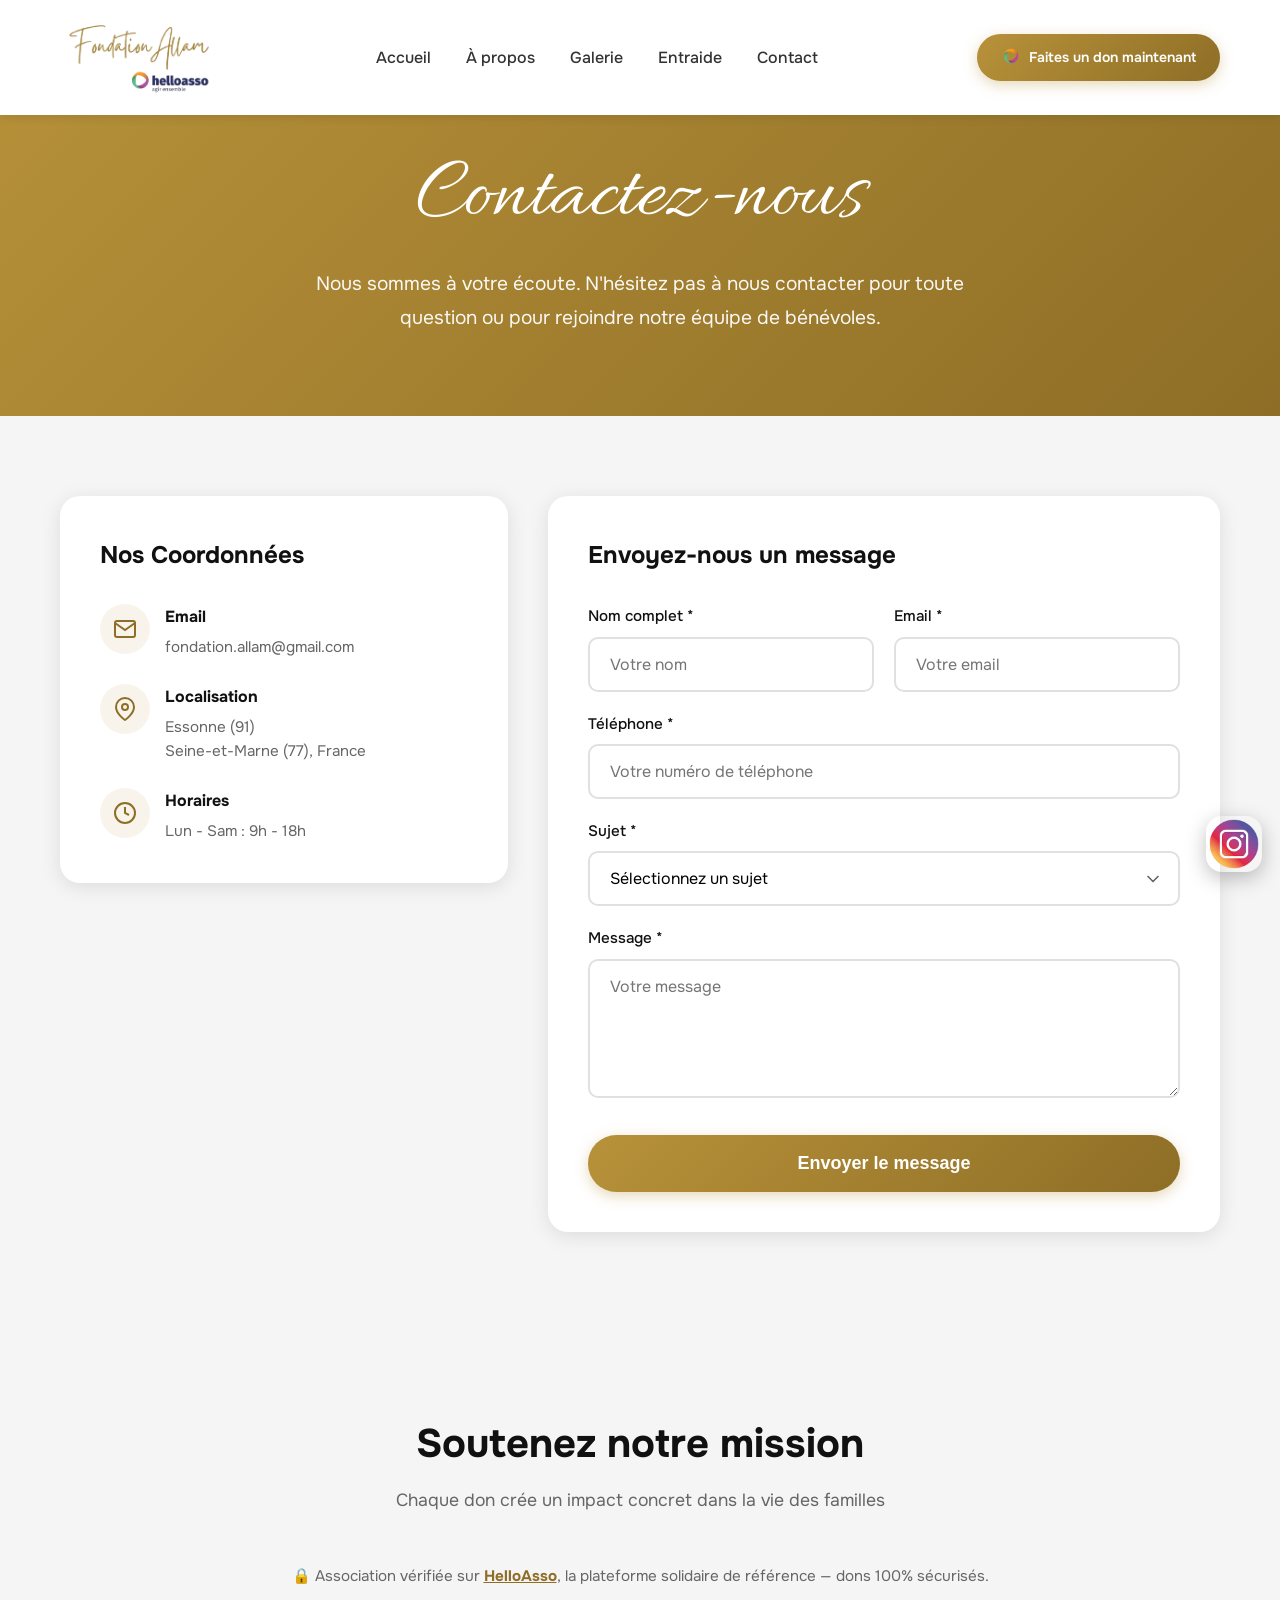
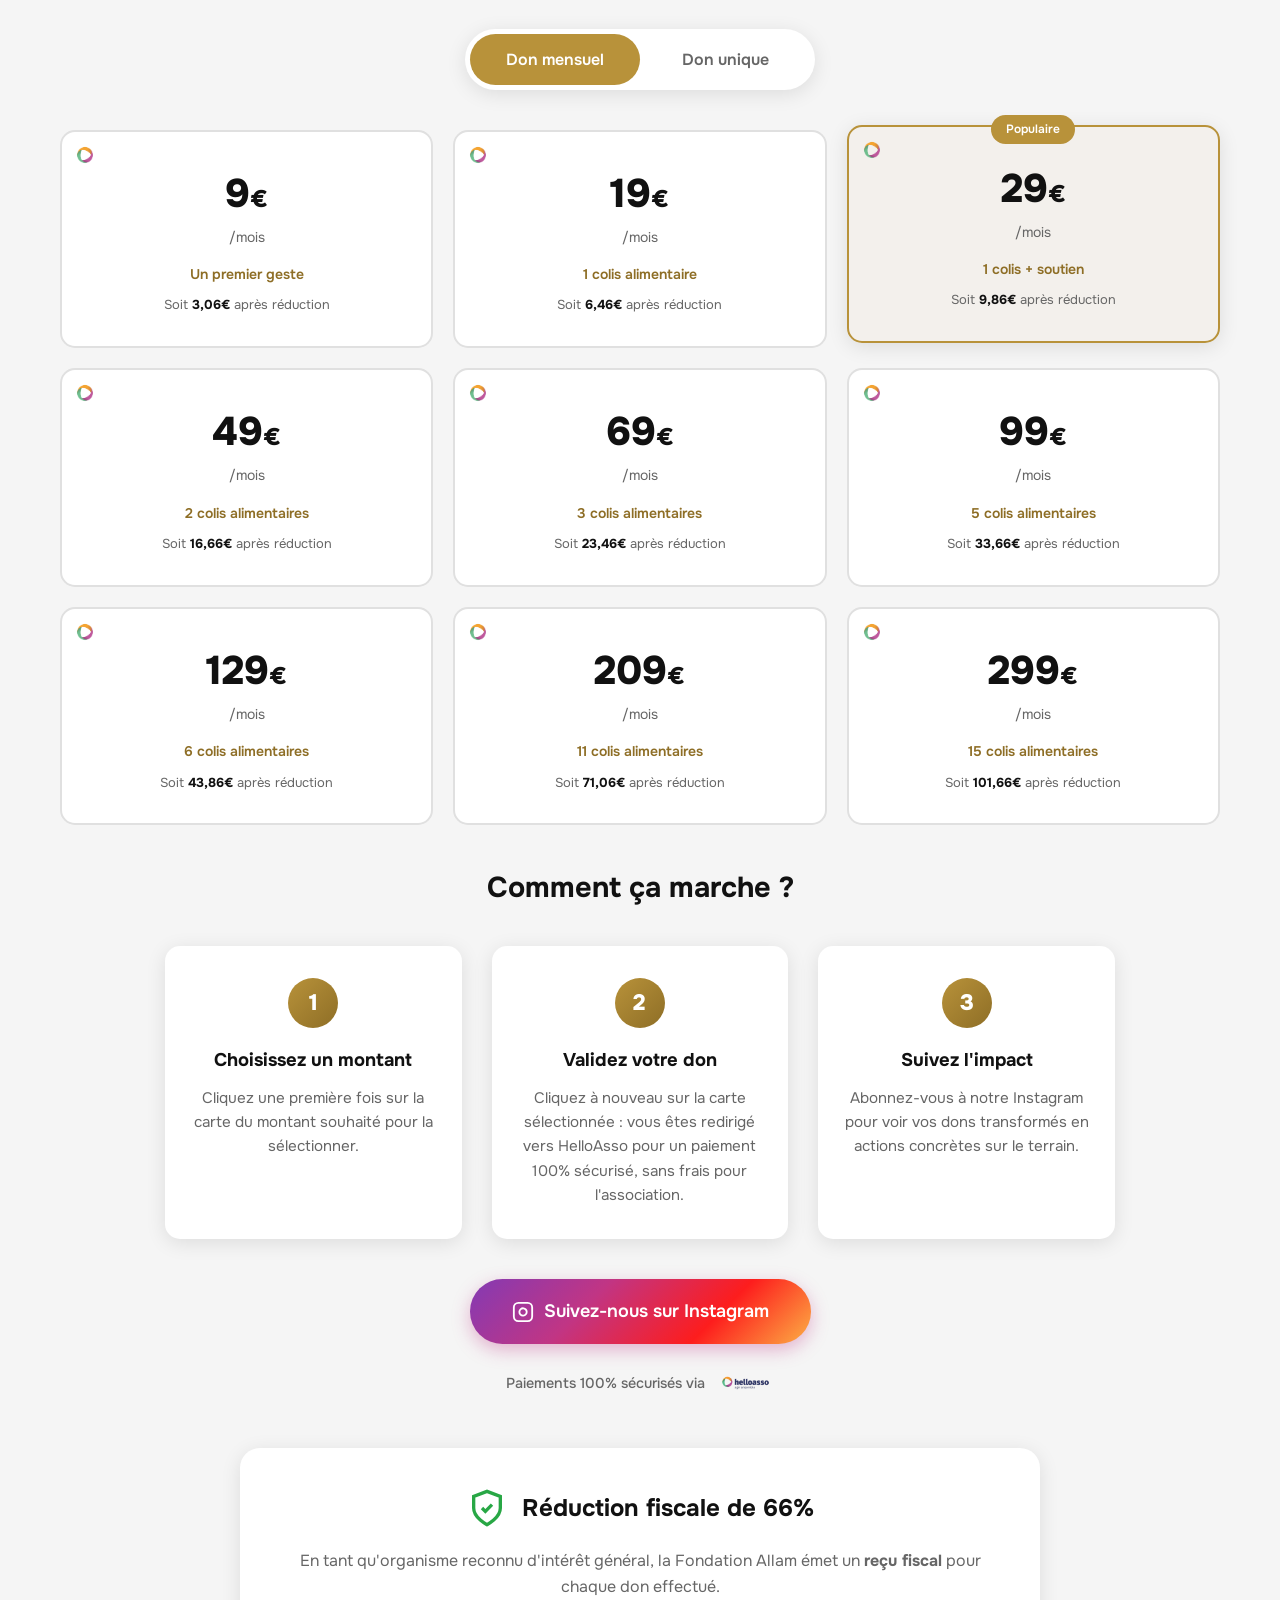
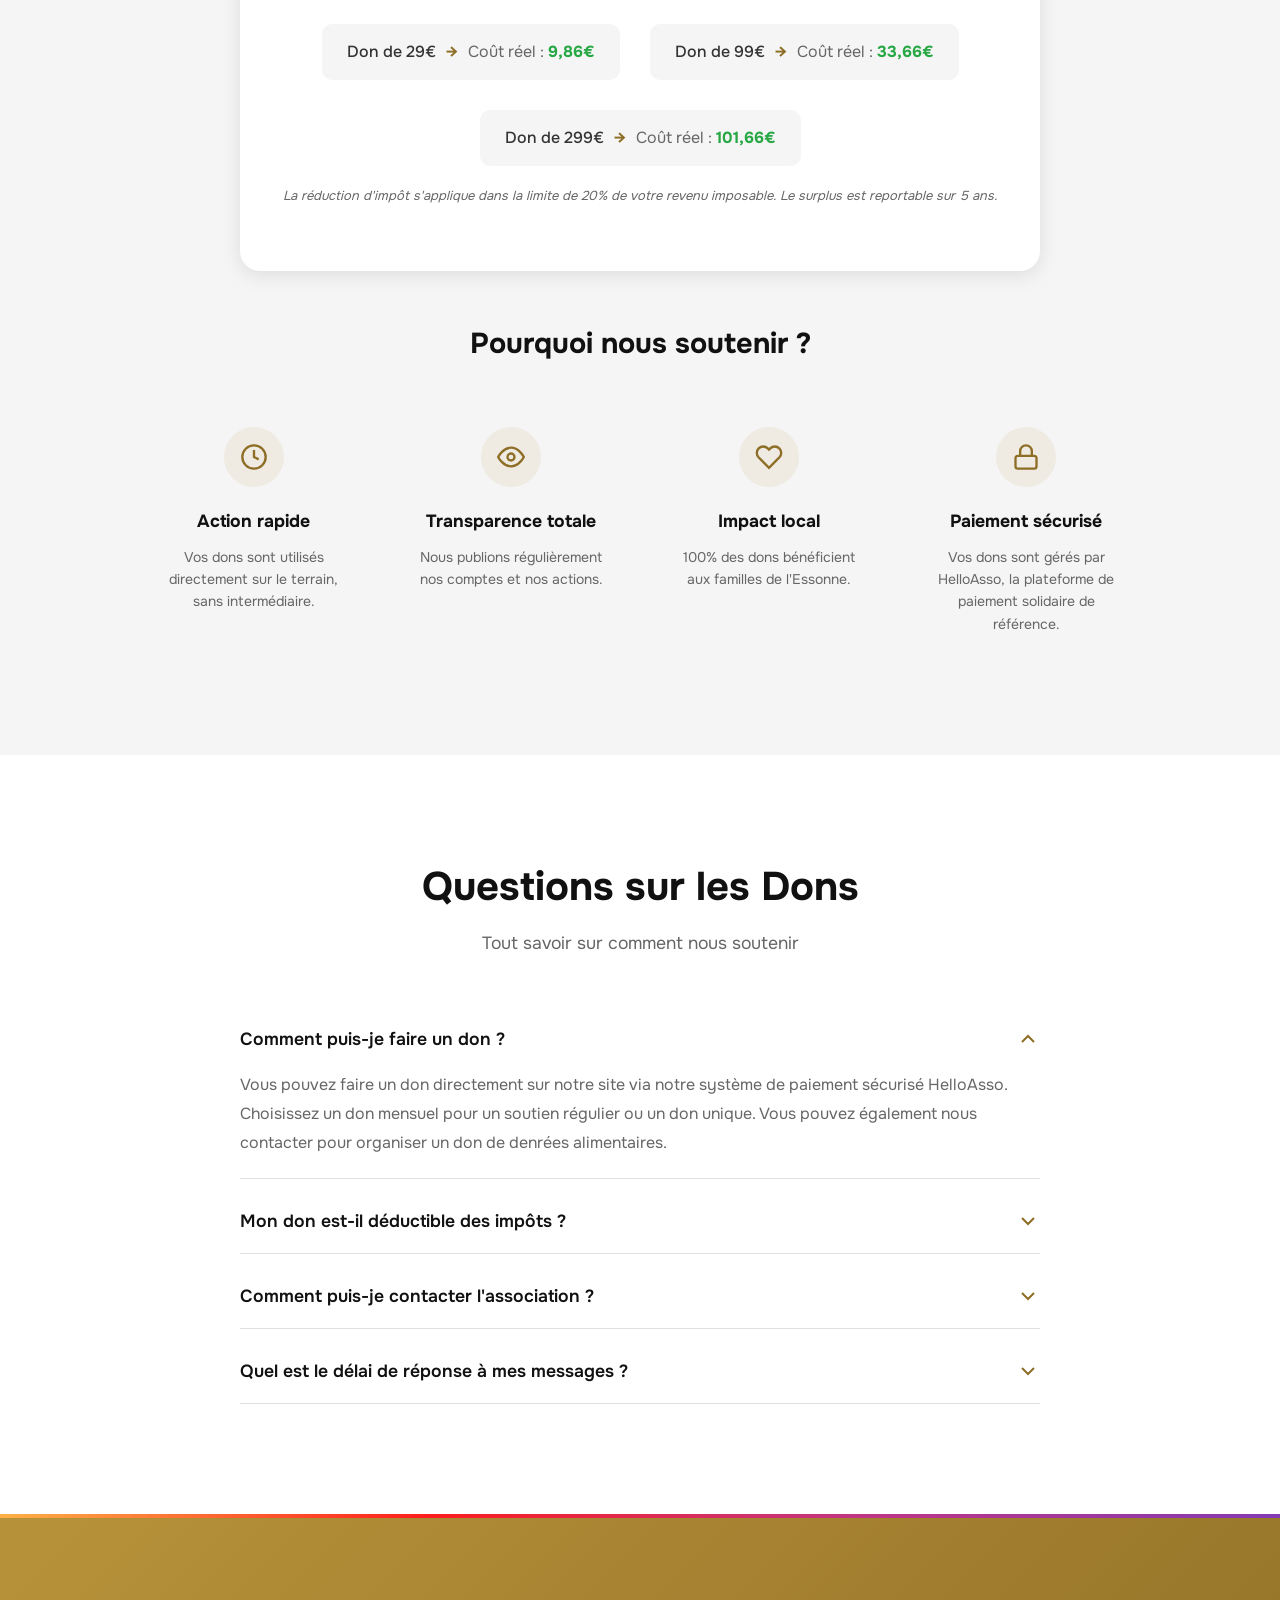
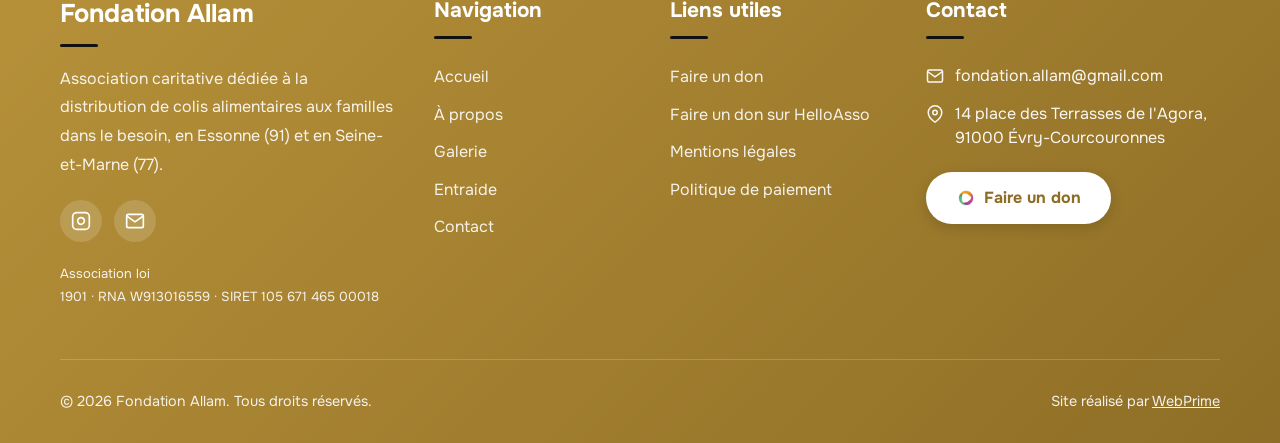
==== commit 566b27db: "Emails: remplacement de toutes les adresses @fondation-allam.fr par fondation.allam@gmail.com (conso" ====
--- a/contact-don-alimentaire.html
+++ b/contact-don-alimentaire.html
@@ -22,7 +22,7 @@
 <link href='https://fonts.gstatic.com' crossorigin='anonymous' rel='preconnect' />
 
 
-<script type="application/ld+json">{"@context":"https://schema.org","@type":"NGO","name":"Fondation Allam","url":"https://fondation-allam.fr/","logo":"https://fondation-allam.fr/fondation-allam.png","description":"Association caritative dédiée à la distribution de colis alimentaires aux familles dans le besoin en Essonne.","email":"contact@fondation-allam.fr","address":{"@type":"PostalAddress","addressRegion":"Île-de-France","postalCode":"91, 77","addressCountry":"FR"},"sameAs":[]}</script>
+<script type="application/ld+json">{"@context":"https://schema.org","@type":"NGO","name":"Fondation Allam","url":"https://fondation-allam.fr/","logo":"https://fondation-allam.fr/fondation-allam.png","description":"Association caritative dédiée à la distribution de colis alimentaires aux familles dans le besoin en Essonne.","email":"fondation.allam@gmail.com","address":{"@type":"PostalAddress","addressRegion":"Île-de-France","postalCode":"91, 77","addressCountry":"FR"},"sameAs":[]}</script>
 <link rel='stylesheet' id='fondation-allam-fonts-css' href='https://fonts.googleapis.com/css2?family=Allura&family=Onest:wght@300;400;500;600;700;800&family=Playfair+Display:ital,wght@1,500&display=swap' media='all' />
 <link rel='stylesheet' id='fondation-allam-style-css' href='style.css' media='all' />
 </head>
@@ -72,9 +72,7 @@
                         </div>
                         <div>
                             <h4>Email</h4>
-                            <p><strong>Contact général :</strong><br><a href="mailto:contact@fondation-allam.fr">contact@fondation-allam.fr</a></p>
-                            <p><strong>Faire un don :</strong><br><a href="mailto:dons@fondation-allam.fr">dons@fondation-allam.fr</a></p>
-                            <p><strong>Partenariat :</strong><br><a href="mailto:partenariat@fondation-allam.fr">partenariat@fondation-allam.fr</a></p>
+                            <p><a href="mailto:fondation.allam@gmail.com">fondation.allam@gmail.com</a></p>
                         </div>
                     </div>
                     <div class="contact-info-item">
@@ -318,7 +316,7 @@
                         </svg>
                     </button>
                     <div class="faq-answer">
-                        <p>Vous pouvez nous joindre par email à contact@fondation-allam.fr ou via le formulaire de contact ci-dessus. Nous sommes disponibles du lundi au samedi, de 9h à 18h.</p>
+                        <p>Vous pouvez nous joindre par email à fondation.allam@gmail.com ou via le formulaire de contact ci-dessus. Nous sommes disponibles du lundi au samedi, de 9h à 18h.</p>
                     </div>
                 </div>
                             <div class="faq-item">
@@ -329,7 +327,7 @@
                         </svg>
                     </button>
                     <div class="faq-answer">
-                        <p>Nous nous efforçons de répondre à tous les messages dans un délai de 24 à 48 heures. N&#039;hésitez pas à nous écrire à contact@fondation-allam.fr.</p>
+                        <p>Nous nous efforçons de répondre à tous les messages dans un délai de 24 à 48 heures. N&#039;hésitez pas à nous écrire à fondation.allam@gmail.com.</p>
                     </div>
                 </div>
                     </div>
@@ -346,7 +344,7 @@
                     <a href="https://www.instagram.com/fondation.allam?igsh=MTRocjRneWFseTM1cg%3D%3D&utm_source=qr" class="footer-social-link" target="_blank" rel="noopener" aria-label="Instagram">
                         <svg viewBox="0 0 24 24" fill="none" stroke="currentColor" stroke-width="2"><rect x="2" y="2" width="20" height="20" rx="5" ry="5"></rect><path d="M16 11.37A4 4 0 1 1 12.63 8 4 4 0 0 1 16 11.37z"></path><line x1="17.5" y1="6.5" x2="17.51" y2="6.5"></line></svg>
                     </a>
-                    <a href="mailto:contact@fondation-allam.fr" class="footer-social-link" aria-label="Nous écrire">
+                    <a href="mailto:fondation.allam@gmail.com" class="footer-social-link" aria-label="Nous écrire">
                         <svg viewBox="0 0 24 24" fill="none" stroke="currentColor" stroke-width="2"><path d="M4 4h16c1.1 0 2 .9 2 2v12c0 1.1-.9 2-2 2H4c-1.1 0-2-.9-2-2V6c0-1.1.9-2 2-2z"></path><polyline points="22,6 12,13 2,6"></polyline></svg>
                     </a>
                 </div>
@@ -379,13 +377,9 @@
                 <ul class="footer-contact-list">
                     <li>
                         <svg viewBox="0 0 24 24" fill="none" stroke="currentColor" stroke-width="2"><path d="M4 4h16c1.1 0 2 .9 2 2v12c0 1.1-.9 2-2 2H4c-1.1 0-2-.9-2-2V6c0-1.1.9-2 2-2z"></path><polyline points="22,6 12,13 2,6"></polyline></svg>
-                        <span><a href="mailto:contact@fondation-allam.fr">contact@fondation-allam.fr</a></span>
+                        <span><a href="mailto:fondation.allam@gmail.com">fondation.allam@gmail.com</a></span>
                     </li>
-                    <li>
-                        <svg viewBox="0 0 24 24" fill="none" stroke="currentColor" stroke-width="2"><path d="M20.84 4.61a5.5 5.5 0 0 0-7.78 0L12 5.67l-1.06-1.06a5.5 5.5 0 0 0-7.78 7.78l1.06 1.06L12 21.23l7.78-7.78 1.06-1.06a5.5 5.5 0 0 0 0-7.78z"></path></svg>
-                        <span><a href="mailto:dons@fondation-allam.fr">dons@fondation-allam.fr</a></span>
-                    </li>
-                    <li>
+<li>
                         <svg viewBox="0 0 24 24" fill="none" stroke="currentColor" stroke-width="2"><path d="M21 10c0 7-9 13-9 13s-9-6-9-13a9 9 0 0 1 18 0z"></path><circle cx="12" cy="10" r="3"></circle></svg>
                         <span>14 place des Terrasses de l'Agora,<br>91000 Évry-Courcouronnes</span>
                     </li>
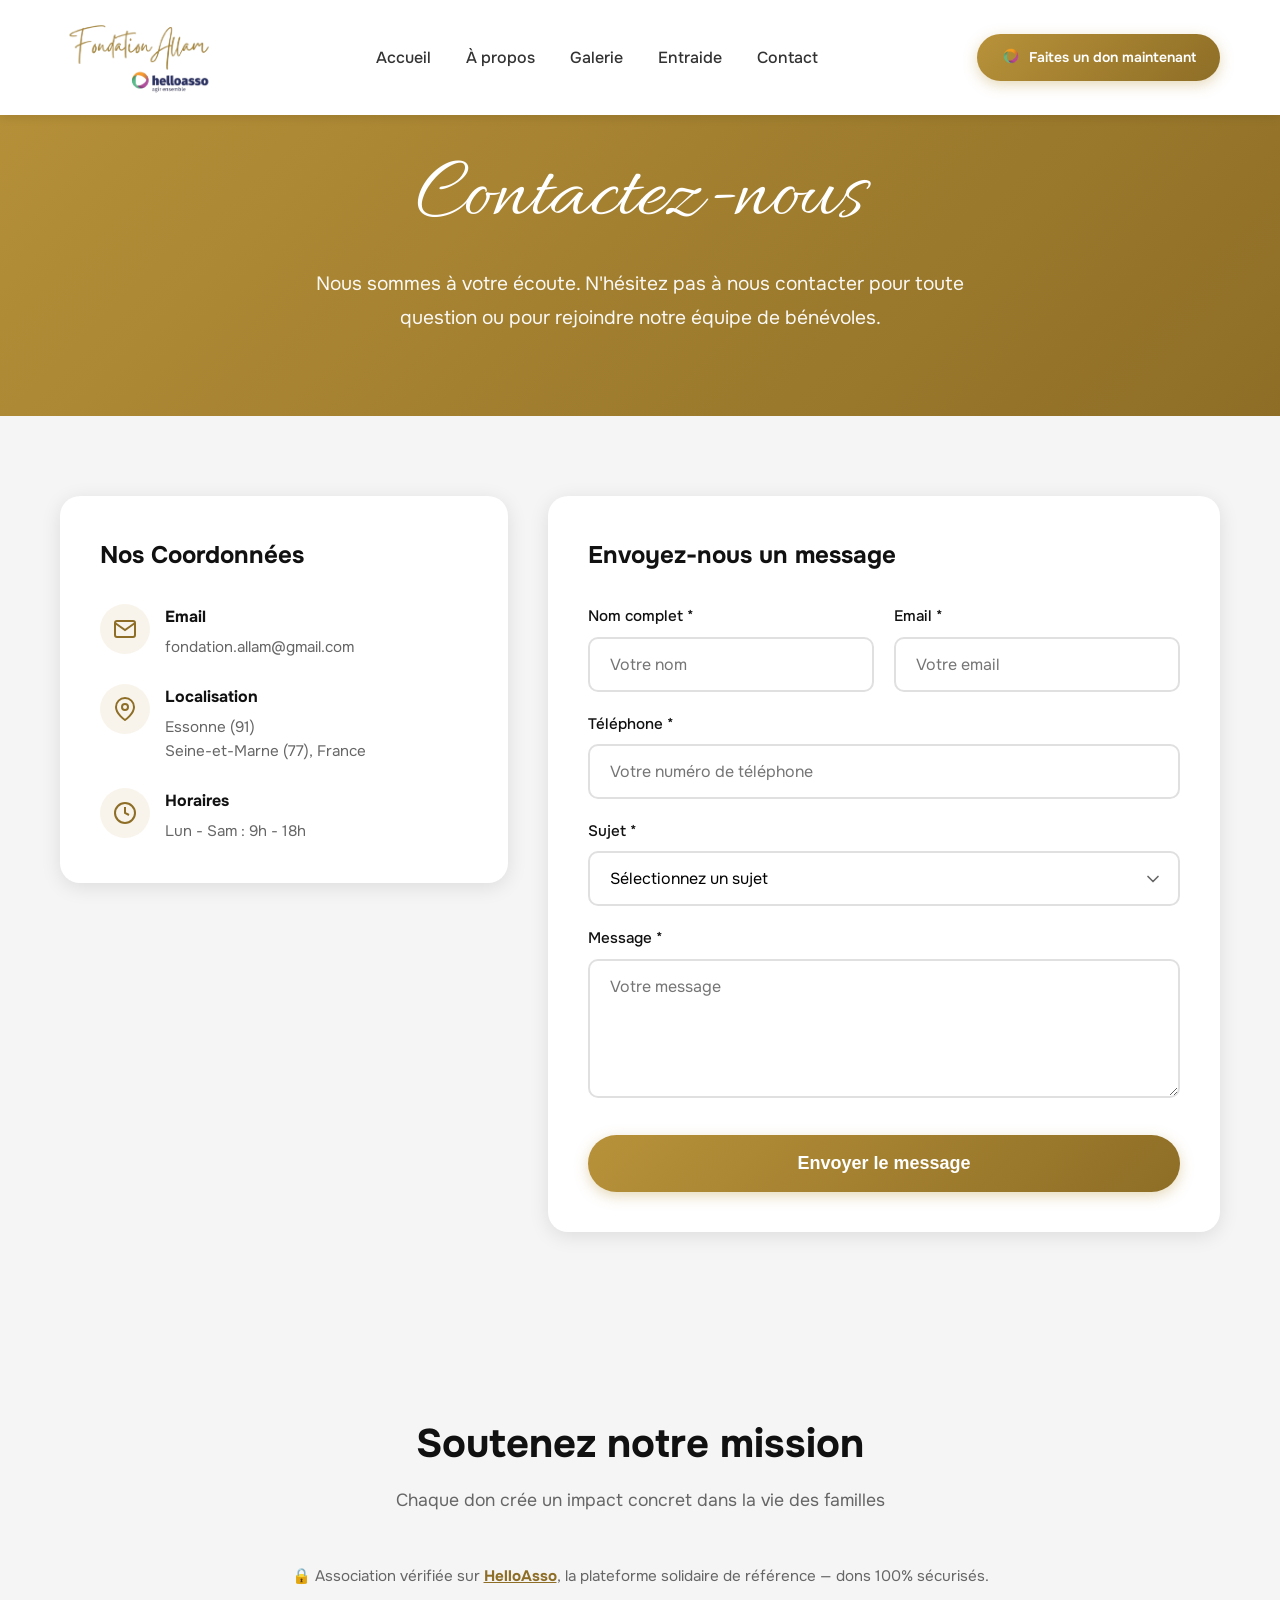
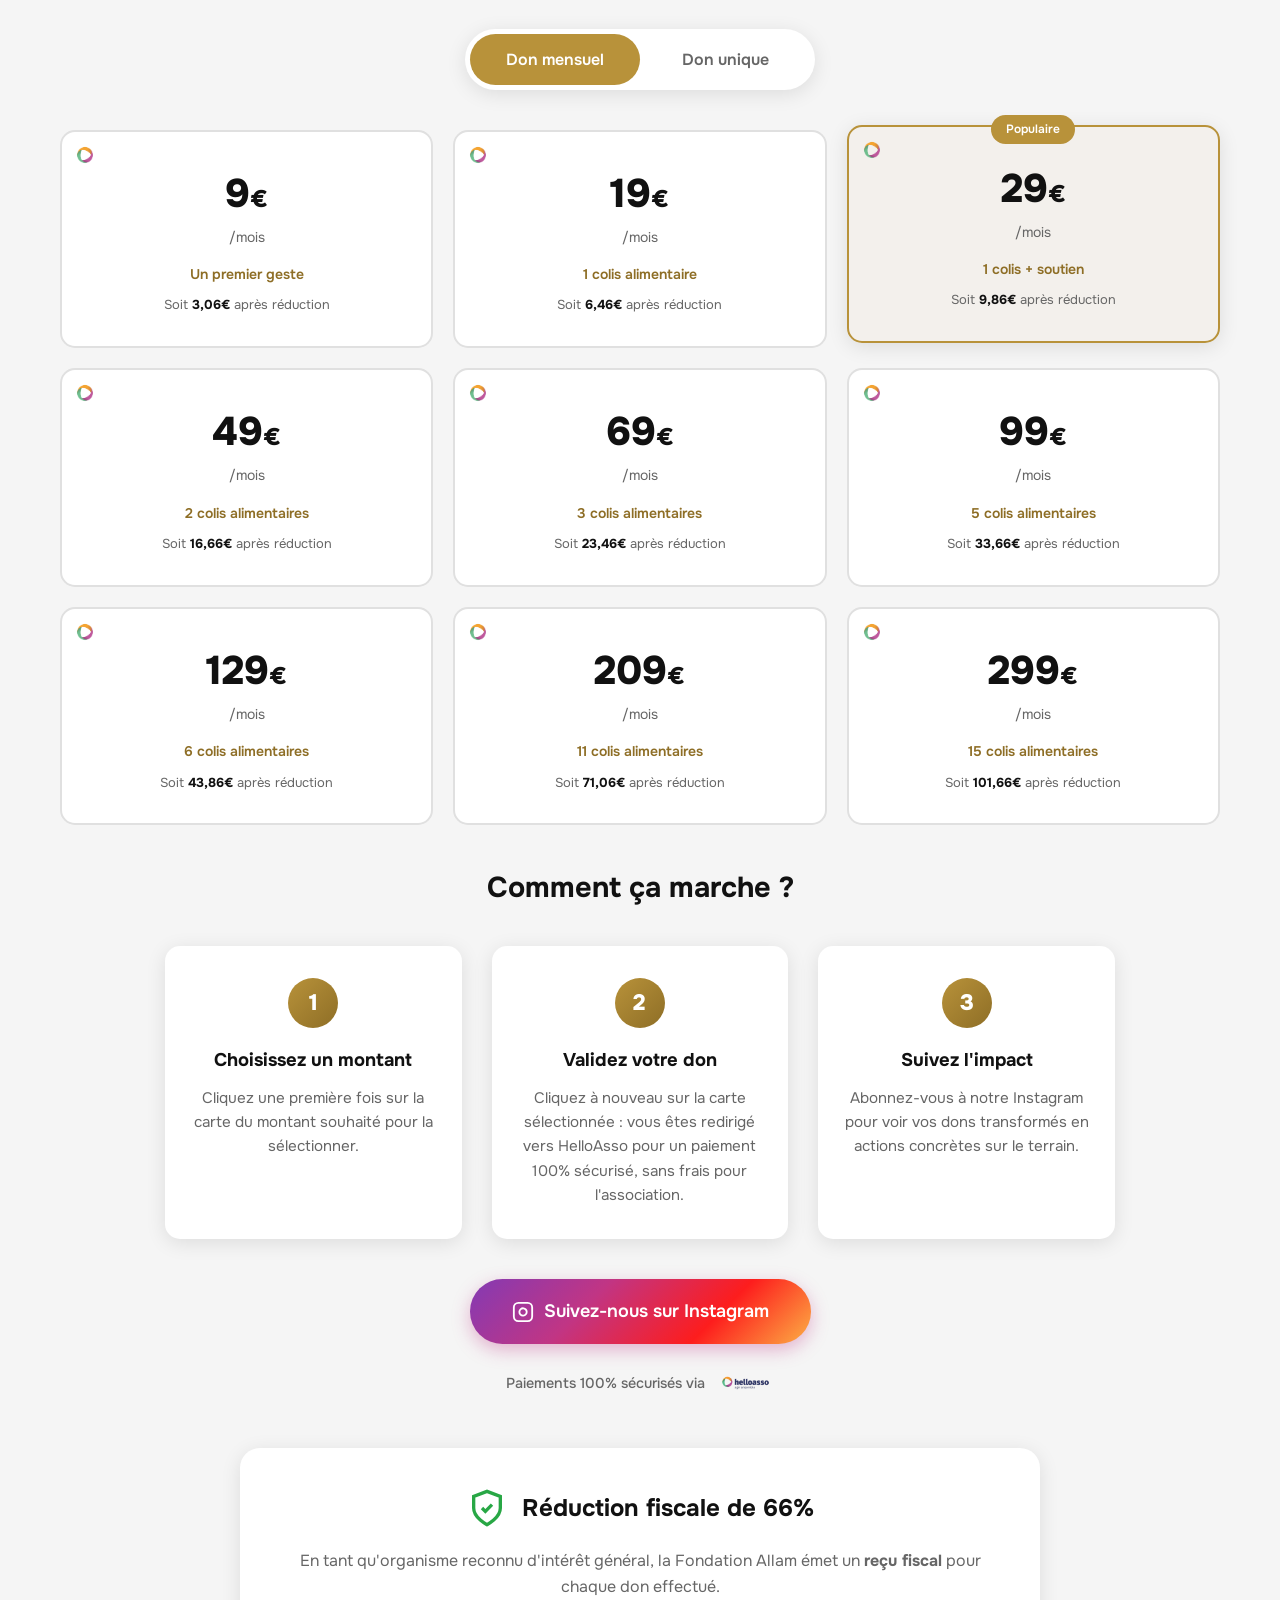
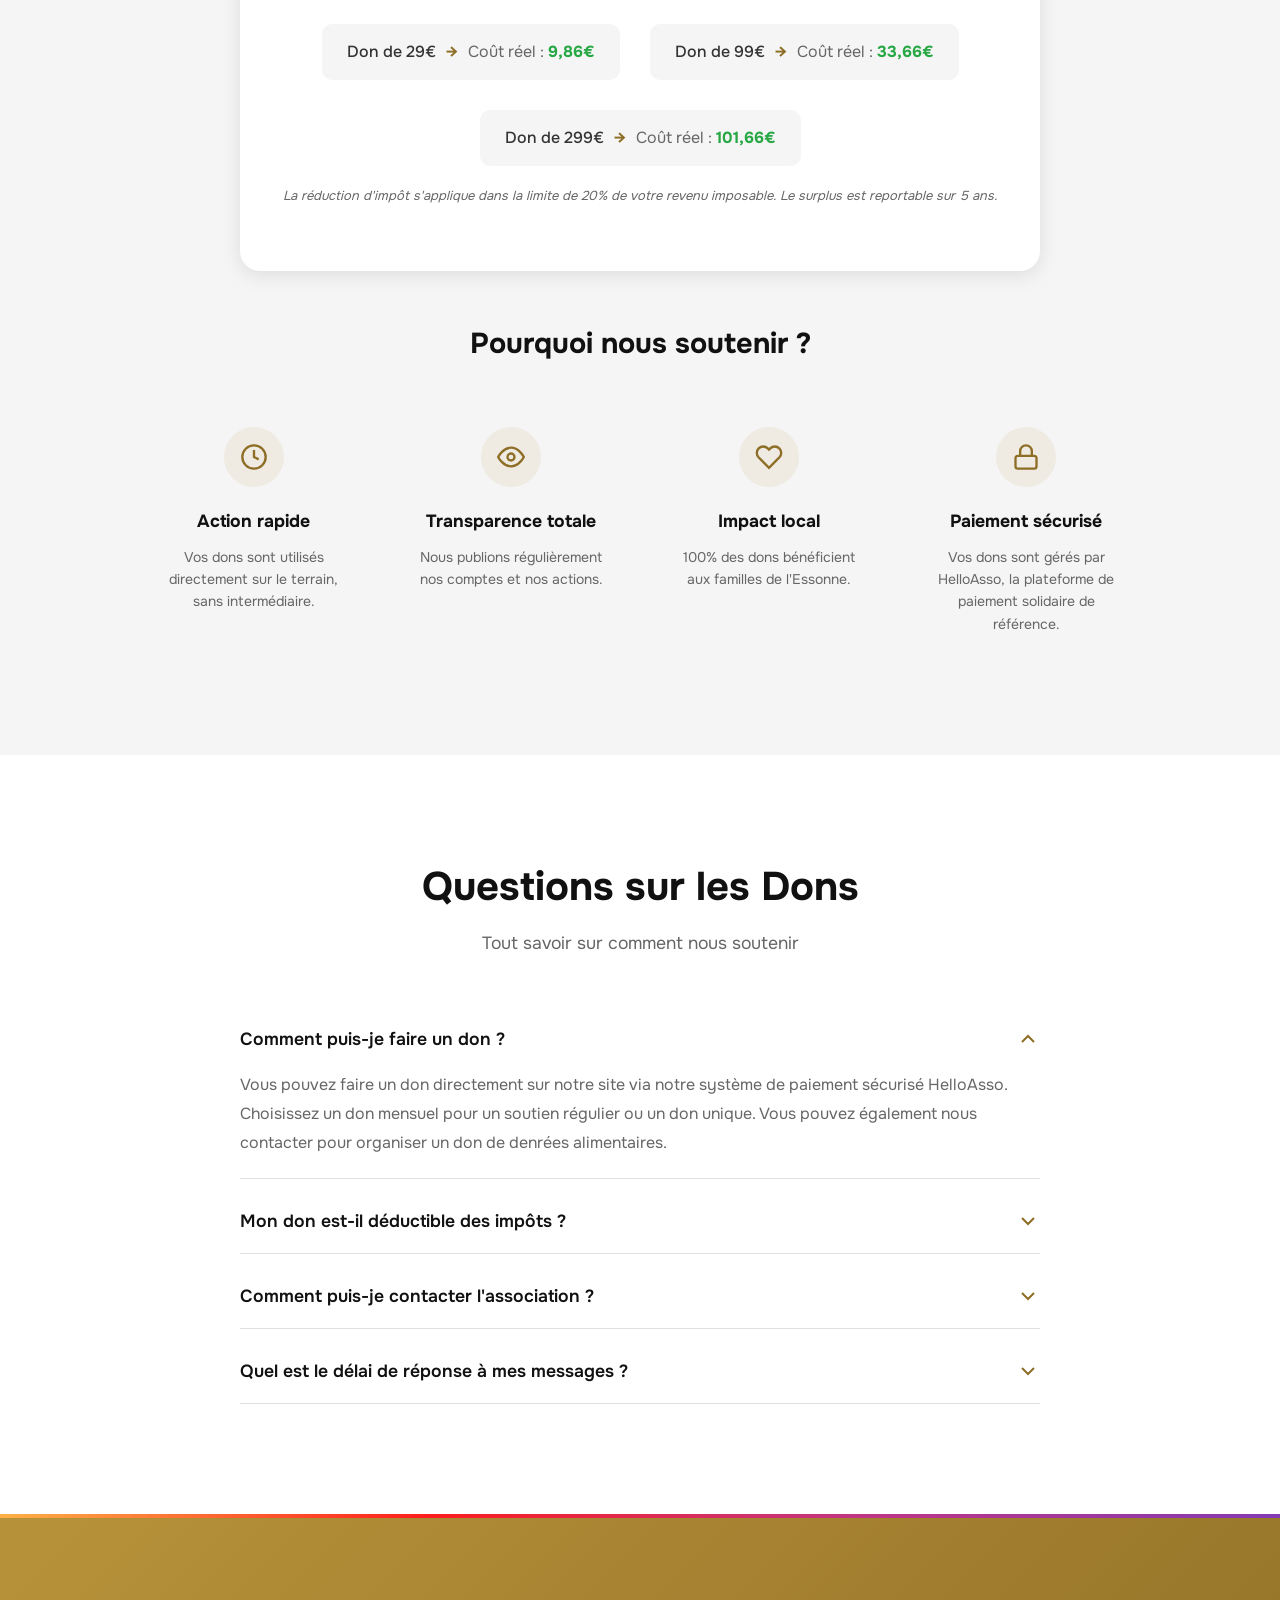
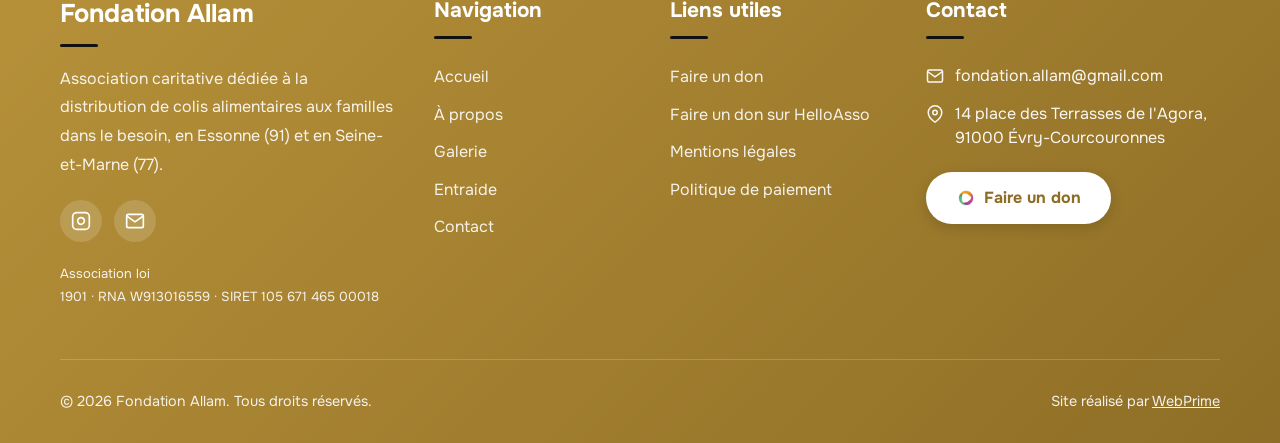
==== commit 4643a5b1: "feat: bottom-nav mobile (Instagram/Contact/Entraide/Don) - Bottom-nav mobile aux couleurs de l'asso " ====
--- a/contact-don-alimentaire.html
+++ b/contact-don-alimentaire.html
@@ -395,10 +395,6 @@
     </div>
 </footer>
 
-<a href="https://www.instagram.com/fondation.allam?igsh=MTRocjRneWFseTM1cg%3D%3D&utm_source=qr" class="instagram-float" target="_blank" rel="noopener" aria-label="Suivez la Fondation Allam sur Instagram">
-    <img src="instagram.png" alt="Instagram Fondation Allam" loading="lazy" width="56" height="56">
-</a>
-
 <script>
 window.FondationAllamConfig = {
     donRedirectMode: "helloasso",
@@ -411,5 +407,23 @@
 };
 </script>
 <script src="script.js"></script>
+    <nav class="bottom-nav">
+        <a href="https://www.instagram.com/fondation.allam?igsh=MTRocjRneWFseTM1cg%3D%3D&utm_source=qr" target="_blank" rel="noopener" class="bottom-nav-item" title="Instagram Fondation Allam">
+            <span class="bottom-nav-icon"><svg viewBox="0 0 24 24"><rect x="2" y="2" width="20" height="20" rx="5"/><circle cx="12" cy="12" r="4"/><line x1="17.5" y1="6.5" x2="17.51" y2="6.5"/></svg></span>
+            <span class="bottom-nav-label">Instagram</span>
+        </a>
+        <a href="contact-don-alimentaire.html" class="bottom-nav-item" title="Contact">
+            <span class="bottom-nav-icon"><svg viewBox="0 0 24 24"><rect x="3" y="5" width="18" height="14" rx="2"/><path d="M3 7l9 6 9-6"/></svg></span>
+            <span class="bottom-nav-label">Contact</span>
+        </a>
+        <a href="don-gratuit.html" class="bottom-nav-item" title="Entraide">
+            <span class="bottom-nav-icon"><svg viewBox="0 0 24 24"><circle cx="9" cy="7" r="3"/><path d="M2 21v-1.5A4.5 4.5 0 0 1 6.5 15h5a4.5 4.5 0 0 1 4.5 4.5V21"/><path d="M16 3.5a3.5 3.5 0 0 1 0 7"/><path d="M22 21v-1.5a4.5 4.5 0 0 0-3-4.24"/></svg></span>
+            <span class="bottom-nav-label">Entraide</span>
+        </a>
+        <a href="https://www.helloasso.com/associations/fondation-allam" target="_blank" rel="noopener" class="bottom-nav-item bottom-nav-don" title="Faire un don sur HelloAsso">
+            <span class="bottom-nav-icon"><svg viewBox="0 0 24 24"><path d="M12 21c-3-2.5-7-5.5-7-10a3.5 3.5 0 0 1 7-1 3.5 3.5 0 0 1 7 1c0 4.5-4 7.5-7 10z"/></svg></span>
+            <span class="bottom-nav-label">Don</span>
+        </a>
+    </nav>
 </body>
 </html>
--- a/style.css
+++ b/style.css
@@ -3390,3 +3390,18 @@
     top: auto;
     transform: none;
 }
+
+/* ===== Bottom navigation mobile ===== */
+.bottom-nav{display:none;position:fixed;bottom:10px;left:10px;right:10px;box-sizing:border-box;justify-content:space-around;align-items:center;background:#111111;border-radius:22px;box-shadow:0 -4px 20px rgba(0,0,0,.4),0 0 30px rgba(0,0,0,.25);z-index:1000;padding:6px 0}
+.bottom-nav-item{display:flex;flex-direction:column;align-items:center;justify-content:center;flex:1;min-width:0;padding:4px 2px;text-decoration:none;color:#fff;transition:transform .3s ease}
+.bottom-nav-item:hover,.bottom-nav-item:active{transform:translateY(-2px)}
+.bottom-nav-icon{display:flex;align-items:center;justify-content:center;width:44px;height:44px;margin-bottom:3px;background:#fff;border-radius:50%;box-shadow:0 4px 12px rgba(0,0,0,.25);transition:transform .3s ease}
+.bottom-nav-item:hover .bottom-nav-icon{transform:scale(1.08)}
+.bottom-nav-icon svg{width:22px;height:22px;stroke:#b8923a;fill:none;stroke-width:2;stroke-linecap:round;stroke-linejoin:round}
+.bottom-nav-label{font-size:.62rem;font-weight:600;text-transform:uppercase;letter-spacing:.02em;color:#fff;margin:0}
+.bottom-nav-don .bottom-nav-icon{background:#b8923a}
+.bottom-nav-don .bottom-nav-icon svg{stroke:none;fill:#fff}
+@media (max-width:768px){
+.bottom-nav{display:flex}
+.footer{padding-bottom:95px}
+}
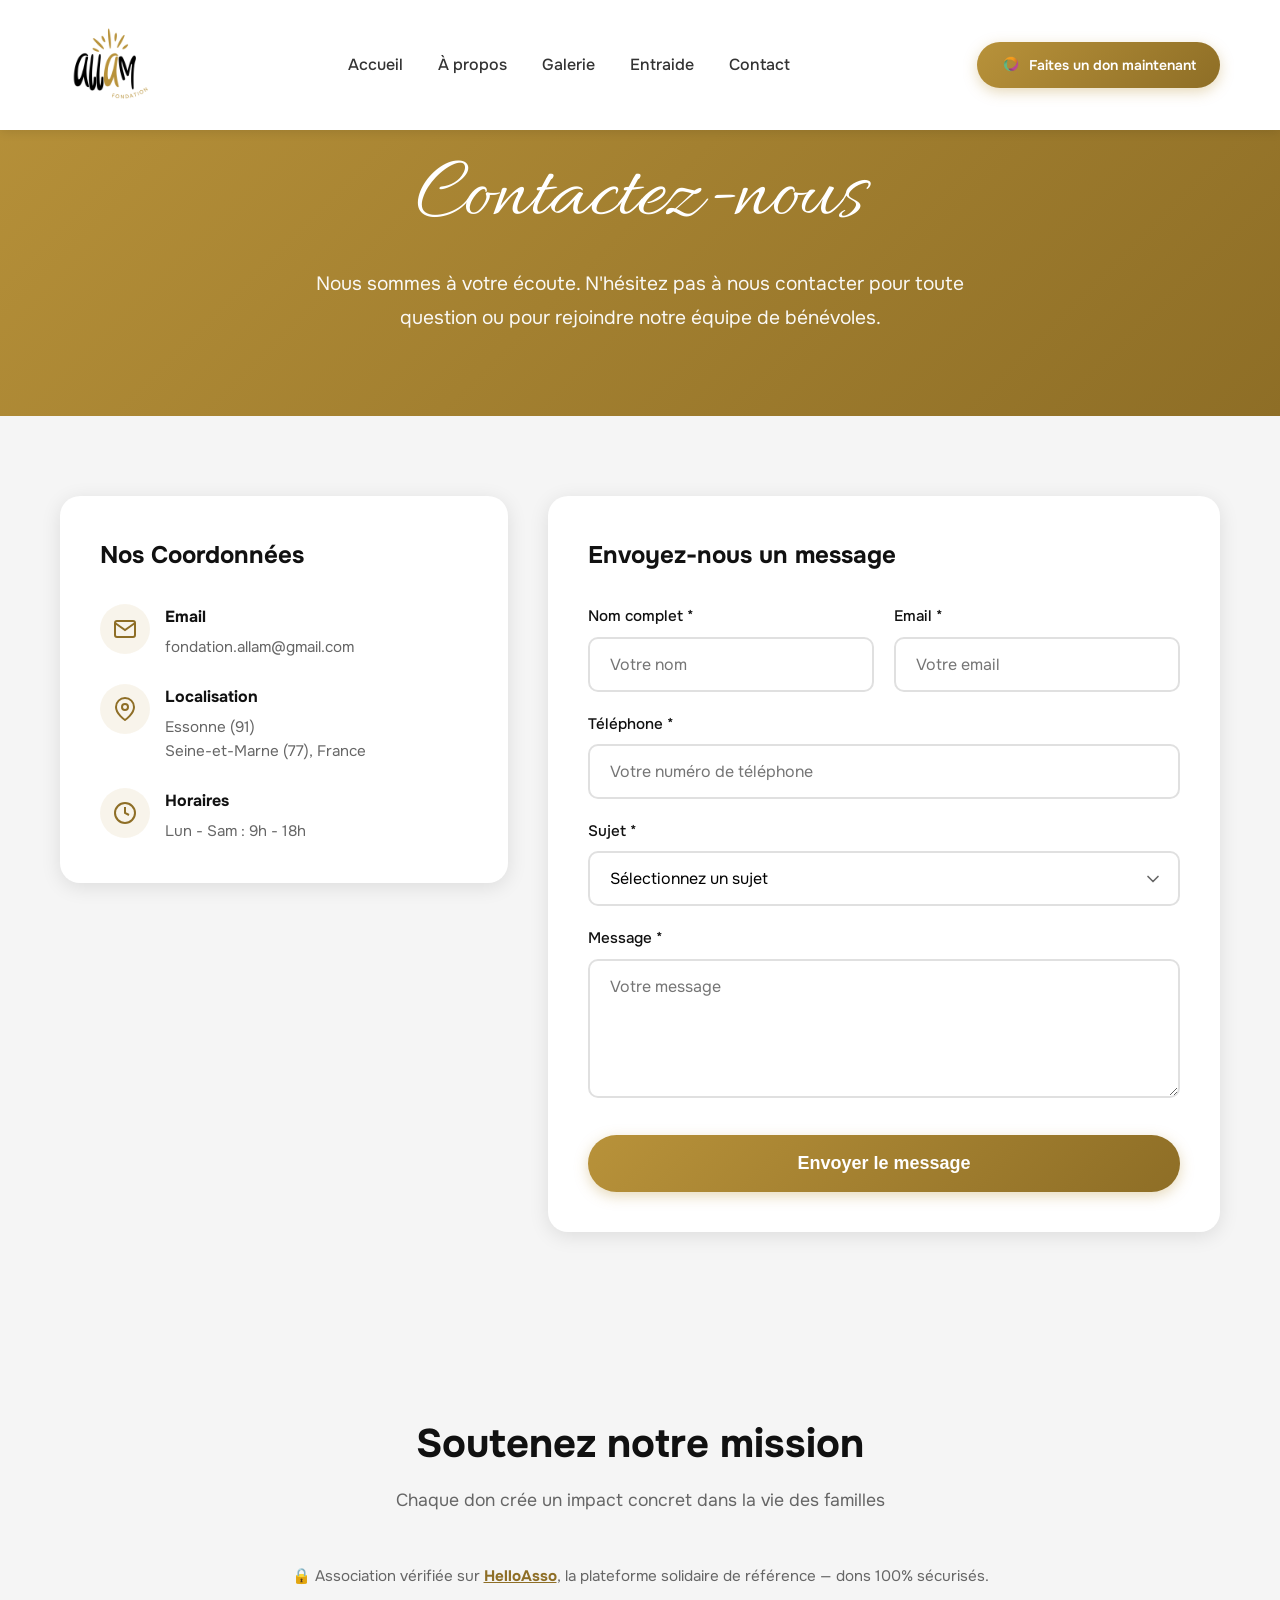
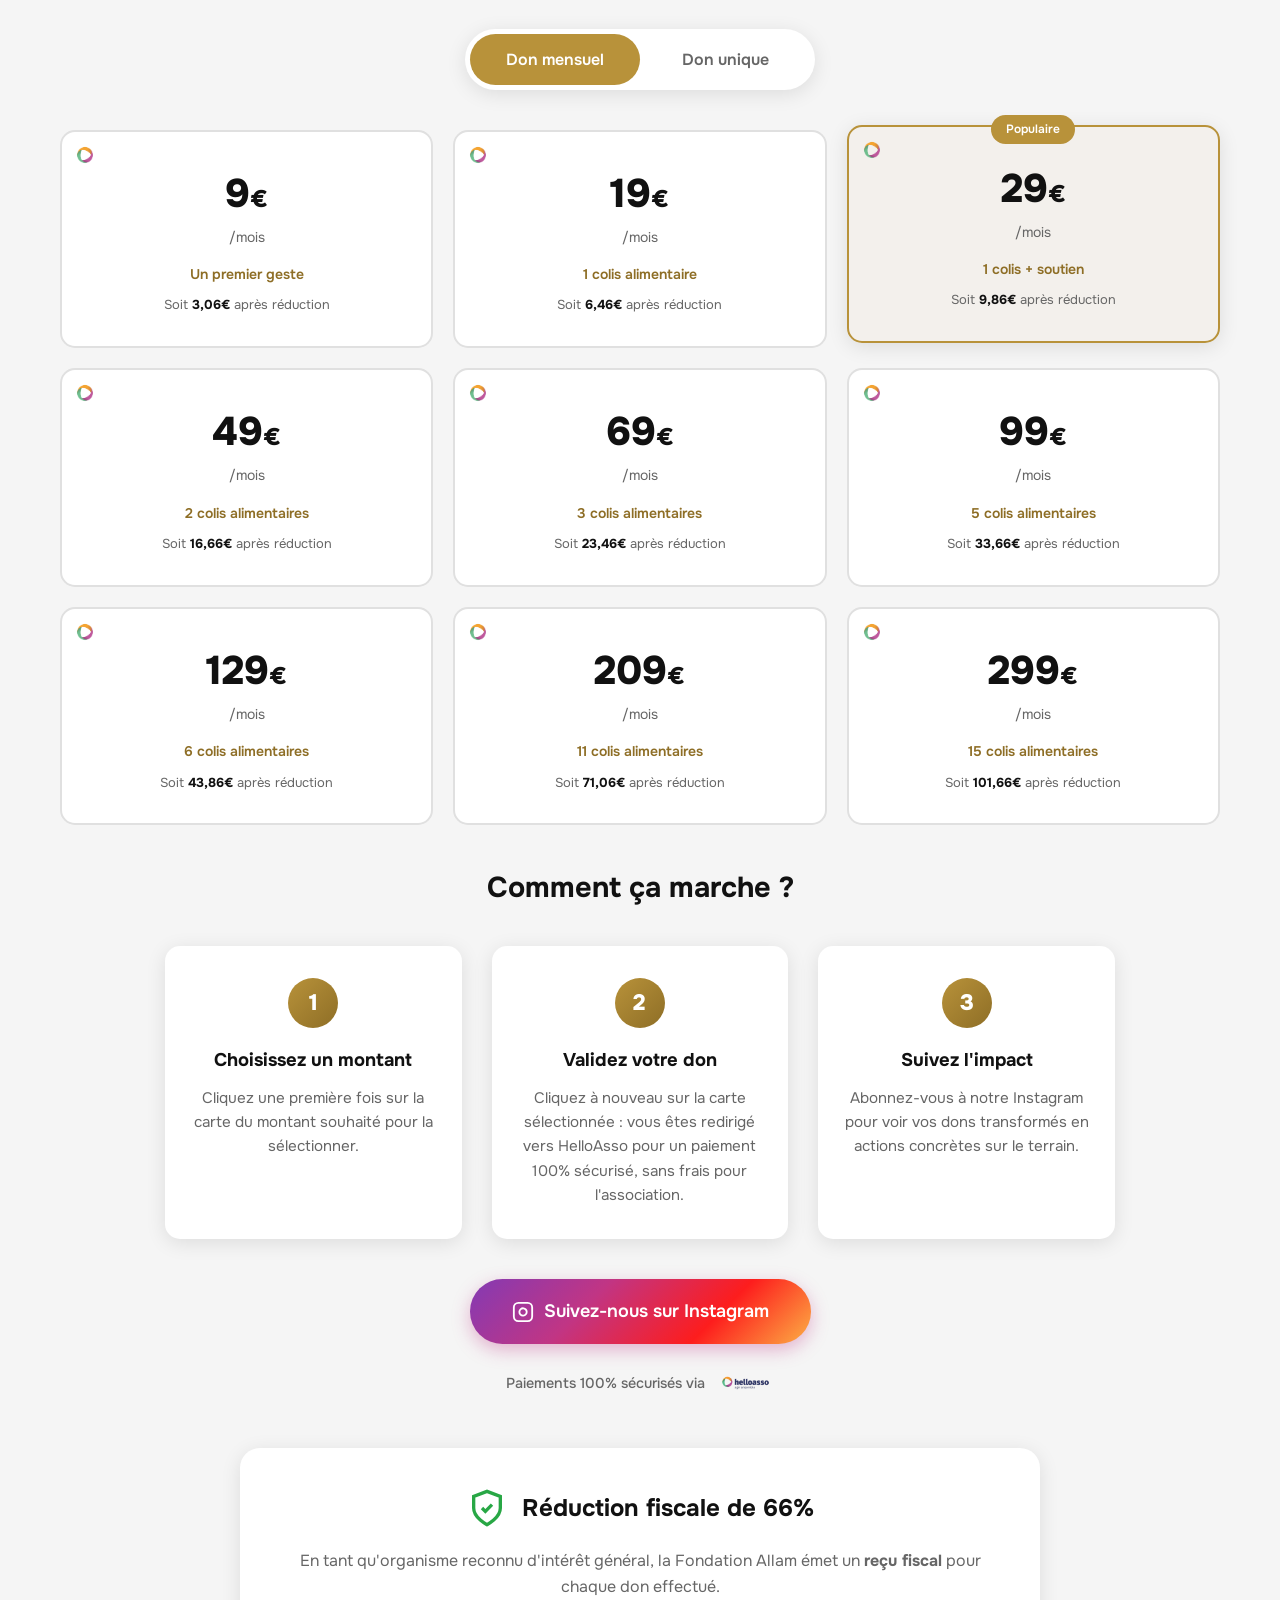
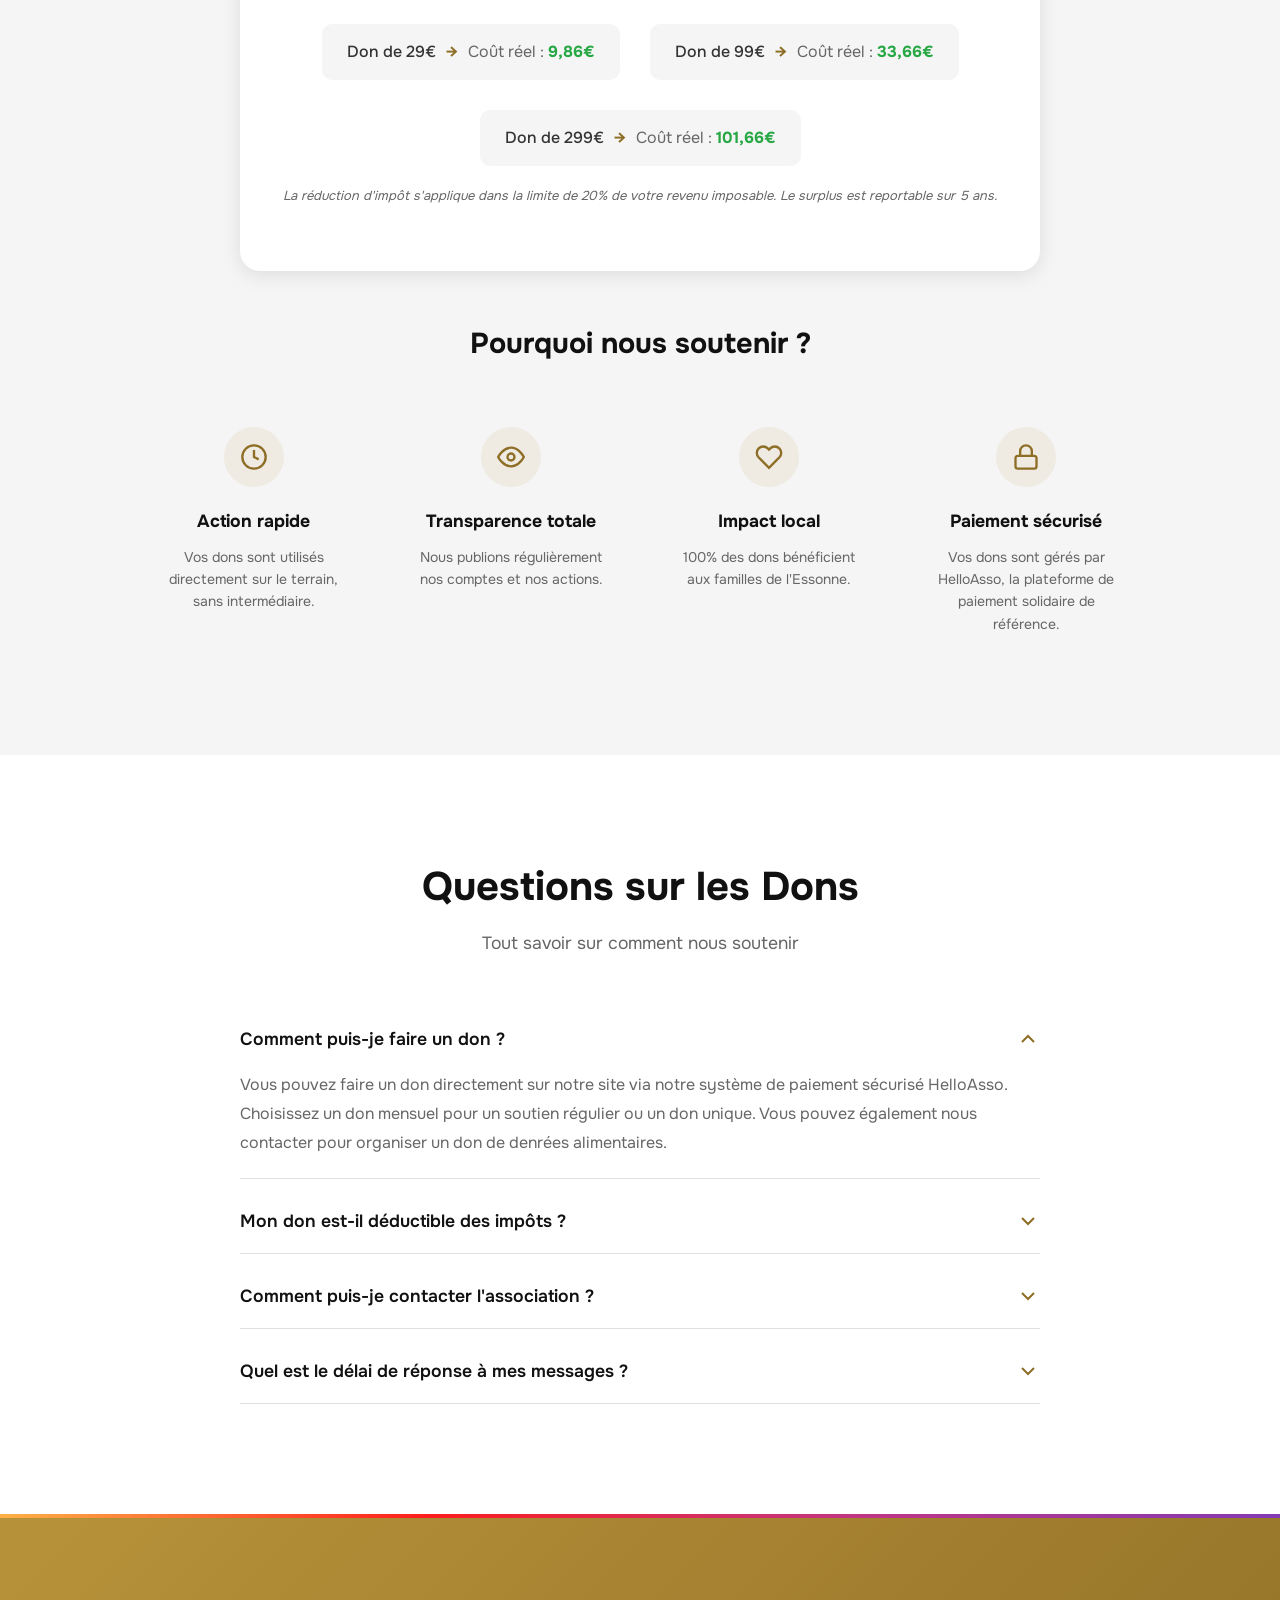
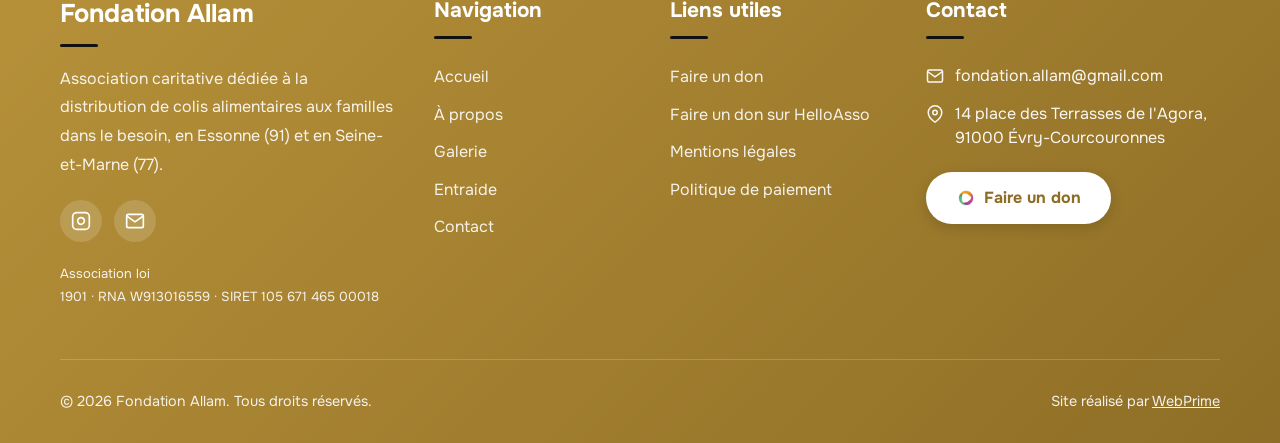
==== commit f221e93d: "Logo: nouveau logo fondation_allam.png + agrandissement dans le header (mobile 76px) Co-Authored-By:" ====
--- a/contact-don-alimentaire.html
+++ b/contact-don-alimentaire.html
@@ -30,7 +30,7 @@
 <header class="header">
     <div class="container">
         <a href="index.html" class="logo" title="Fondation Allam - ONG humanitaire fiable">
-            <img loading="lazy" src="logo.png" alt="Fondation Allam - Association humanitaire musulmane" title="Fondation Allam" class="logo-img">
+            <img loading="lazy" src="fondation_allam.png" alt="Fondation Allam - Association humanitaire musulmane" title="Fondation Allam" class="logo-img">
         </a>
         <nav class="nav" id="nav">
             <ul class="nav-list">
--- a/style.css
+++ b/style.css
@@ -144,7 +144,7 @@
 }
 
 .logo-img {
-    height: 85px;
+    height: 100px;
     width: auto;
 }
 
@@ -2076,7 +2076,7 @@
 
 @media (max-width: 768px) {
     .logo-img {
-        height: 72px;
+        height: 84px;
     }
 
     .footer-logo-img {
@@ -2377,7 +2377,7 @@
 
 @media (max-width: 480px) {
     .logo-img {
-        height: 62px;
+        height: 76px;
     }
 
     .nav {
